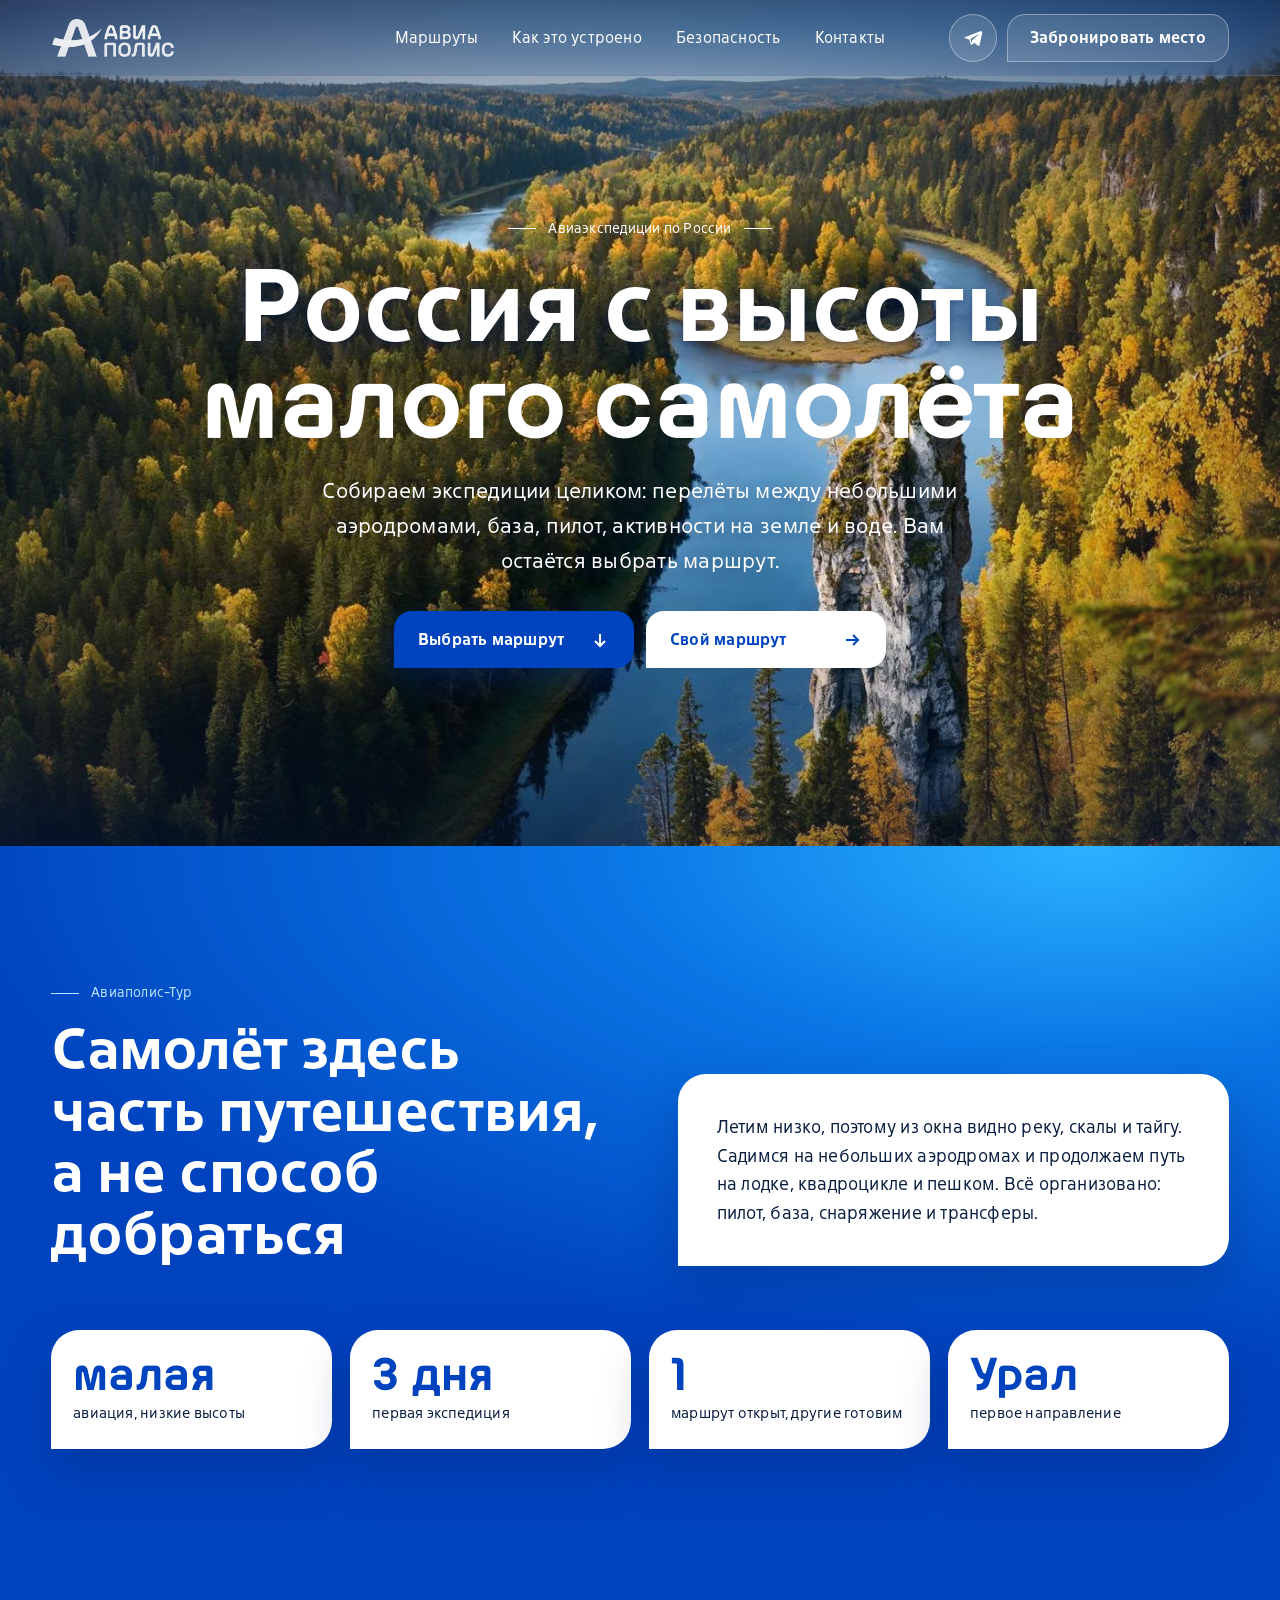
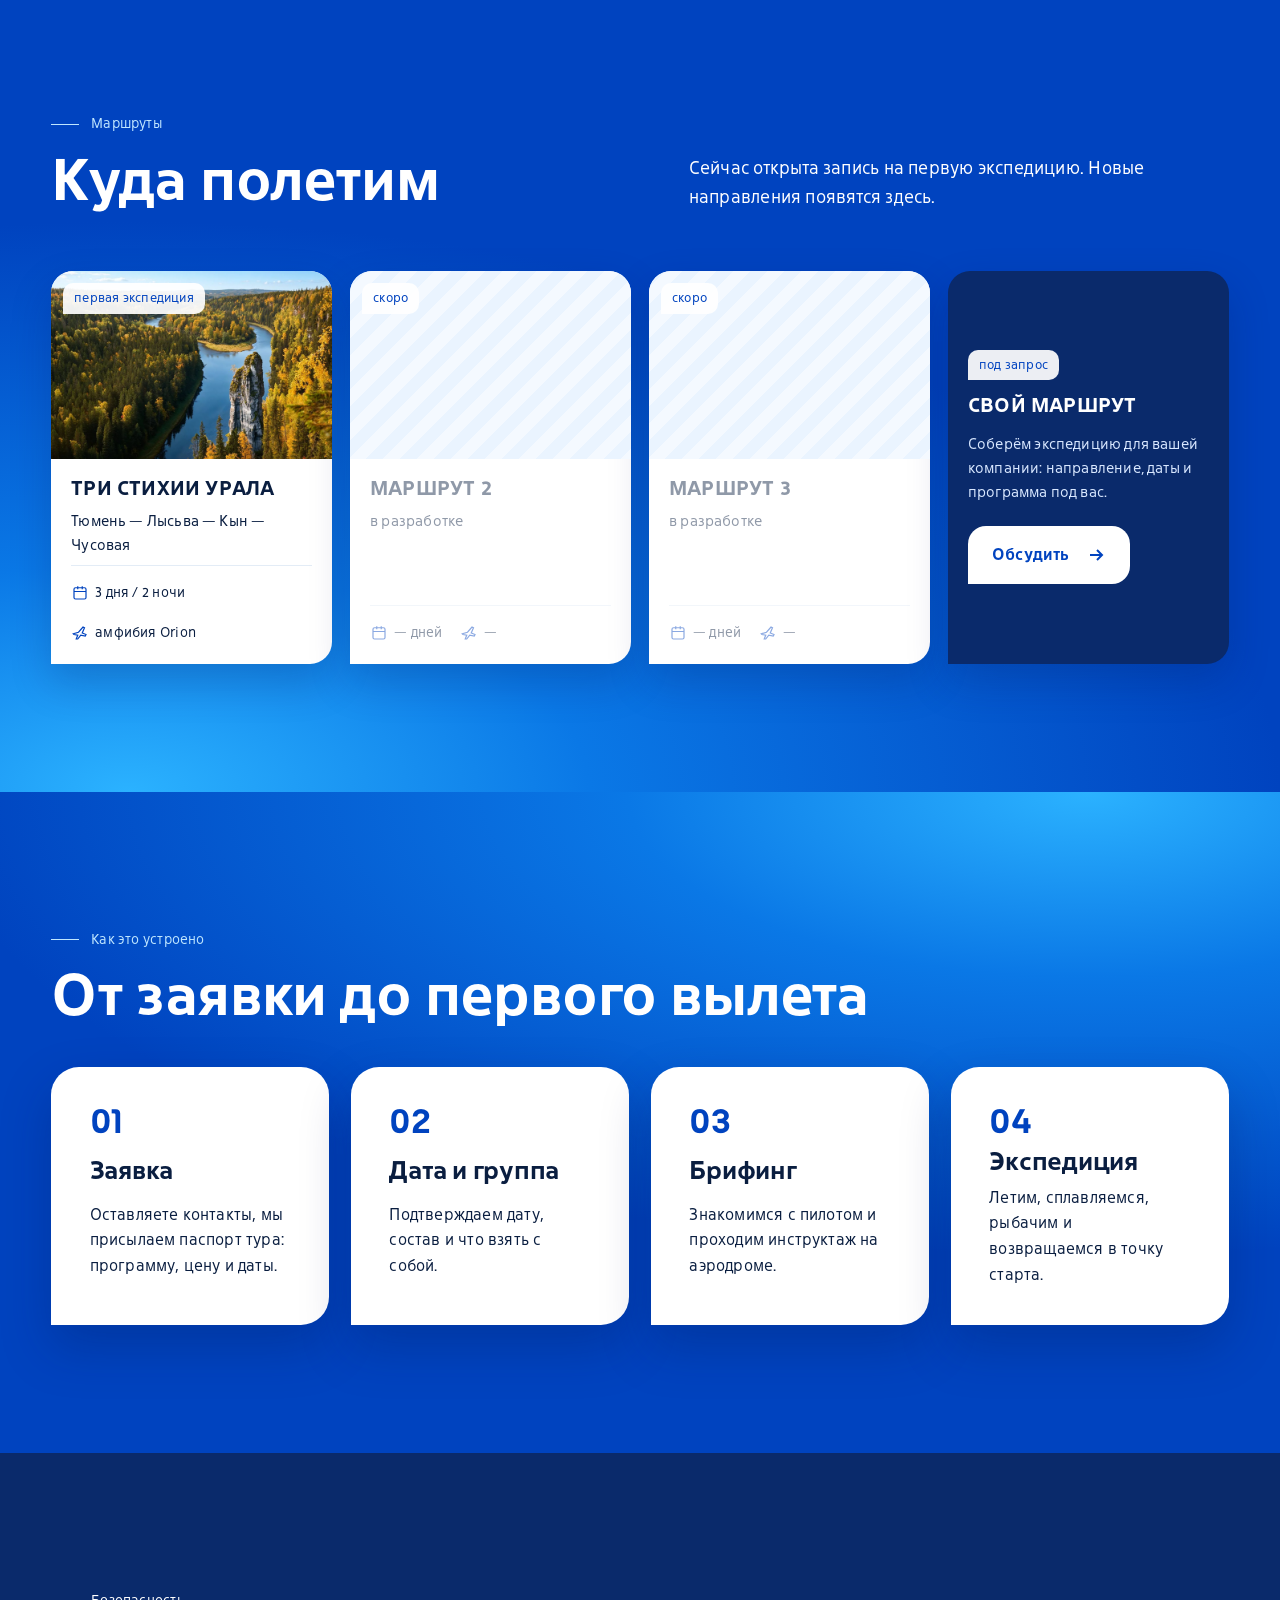
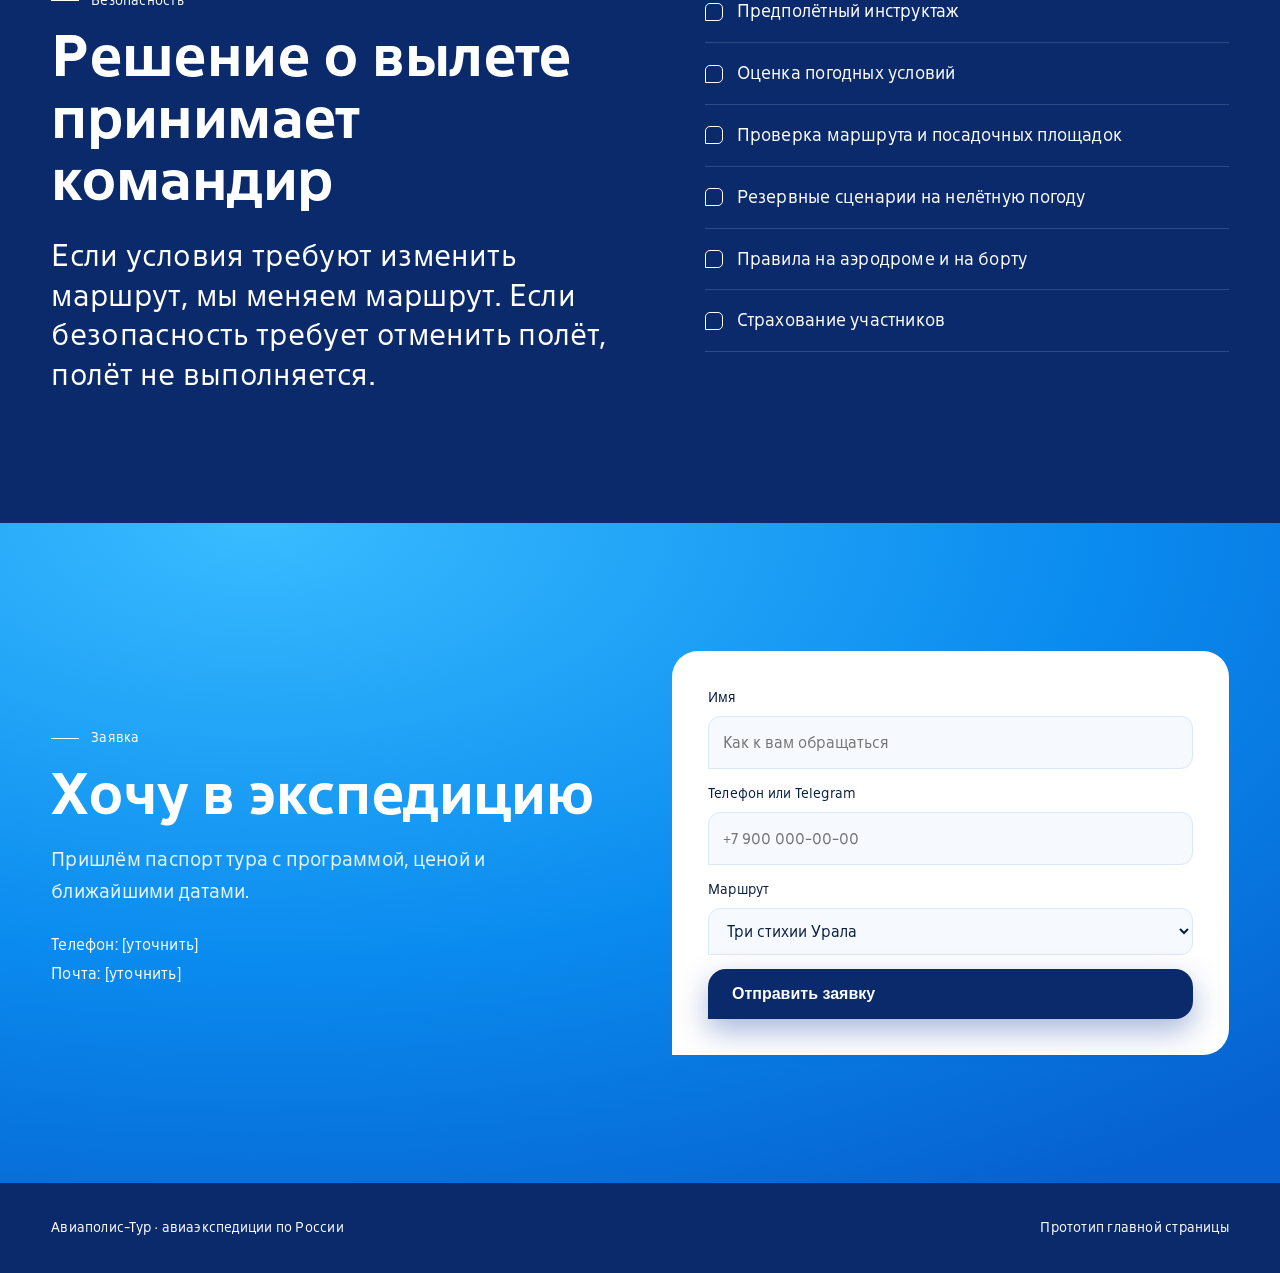
==== index.html @ 43e95623 "Перенос прототипа в проект: главная и маршрут «Три стихии Урала» Стили и скрипты вынесены в assets, " ====
<!doctype html>
<html lang="ru">
<head>
<meta charset="utf-8">
<meta name="viewport" content="width=device-width,initial-scale=1,viewport-fit=cover">
<title>Авиаполис-Тур · Главная</title>
<link rel="stylesheet" href="assets/css/home.css">
</head>
<body>
<div class="head" id="head"><div class="head-in">
  <a class="brand" href="#top" aria-label="Авиаполис"><img class="logo-light" src="assets/img/logo-white.png" alt="Авиаполис"><img class="logo-dark" src="assets/img/logo.png" alt="Авиаполис"></a>
  <nav aria-label="Разделы"><a href="#routes">Маршруты</a><a href="#how">Как это устроено</a><a href="#safety">Безопасность</a><a href="#apply">Контакты</a></nav>
  <div class="head-cta">
    <a class="tg" href="https://t.me/" aria-label="Написать в Telegram"><svg viewBox="0 0 24 24"><path d="M21.5 3.6 2.9 10.8c-1.3.5-1.3 1.2-.2 1.6l4.8 1.5 1.8 5.6c.2.6.1.9.8.9.5 0 .7-.2 1-.5l2.3-2.2 4.8 3.5c.9.5 1.5.2 1.7-.8l3.1-14.7c.3-1.3-.5-1.9-1.5-1.4ZM8.9 13.4l9.3-5.9c.5-.3.9-.1.5.2l-7.9 7.2-.3 3.3-1.6-4.8Z"/></svg></a>
    <a class="btn-head" href="#apply">Забронировать место</a>
  </div>
</div></div>

<header class="hero" id="top">
  <div class="wrap">
    <span class="eyebrow">Авиаэкспедиции по России</span>
    <h1>Россия с высоты <span class="acc">малого самолёта</span></h1>
    <p>Собираем экспедиции целиком: перелёты между небольшими аэродромами, база, пилот, активности на земле и воде. Вам остаётся выбрать маршрут.</p>
    <div class="links">
      <a class="btn btn-sky" href="#routes">Выбрать маршрут<svg viewBox="0 0 20 20"><path d="M10 4v12M5 11l5 5 5-5"/></svg></a>
      <a class="btn btn-white" href="#apply">Свой маршрут<svg viewBox="0 0 20 20"><path d="M4 10h12M11 5l5 5-5 5"/></svg></a>
    </div>
  </div>
</header>

<main>
<section>
  <div class="wrap">
    <div class="intro">
      <div><span class="eyebrow">Авиаполис-Тур</span><h2 style="margin-top:14px">Самолёт здесь часть путешествия, а не способ добраться</h2></div>
      <p>Летим низко, поэтому из окна видно реку, скалы и тайгу. Садимся на небольших аэродромах и продолжаем путь на лодке, квадроцикле и пешком. Всё организовано: пилот, база, снаряжение и трансферы.</p>
    </div>
    <div class="facts">
      <div><b>малая</b><span>авиация, низкие высоты</span></div>
      <div><b>3 дня</b><span>первая экспедиция</span></div>
      <div><b>1</b><span>маршрут открыт, другие готовим</span></div>
      <div><b>Урал</b><span>первое направление</span></div>
    </div>
  </div>
</section>

<section class="routes" id="routes">
  <div class="wrap">
    <div class="routes-head">
      <div><span class="eyebrow">Маршруты</span><h2 style="margin-top:14px">Куда полетим</h2></div>
      <p>Сейчас открыта запись на первую экспедицию. Новые направления появятся здесь.</p>
    </div>
    <div class="grid2">
      <a class="rc" href="tri-stihii-urala.html">
        <div class="rc-img"><img loading="lazy" src="assets/img/hero-bright.webp" alt="Река Чусовая и осенняя тайга с высоты"><span class="season">первая экспедиция</span></div>
        <div class="rc-body"><h3>Три стихии Урала</h3><p class="dates">Тюмень — Лысьва — Кын — Чусовая</p><div class="rc-foot"><span><svg viewBox="0 0 24 24"><rect x="4" y="5" width="16" height="15" rx="2"/><path d="M4 10h16M9 3v4M15 3v4"/></svg>3 дня / 2 ночи</span><span><svg viewBox="0 0 24 24"><path d="M3 13l7-2 6-7 2 1-3 7 5 2-1 2-6-1-4 5H7l2-5-5-1z"/></svg>амфибия Orion</span></div></div>
      </a>
      <div class="rc soon2"><div class="rc-img ph2"><span class="season">скоро</span></div><div class="rc-body"><h3>Маршрут 2</h3><p class="dates">в разработке</p><div class="rc-foot"><span><svg viewBox="0 0 24 24"><rect x="4" y="5" width="16" height="15" rx="2"/><path d="M4 10h16M9 3v4M15 3v4"/></svg>— дней</span><span><svg viewBox="0 0 24 24"><path d="M3 13l7-2 6-7 2 1-3 7 5 2-1 2-6-1-4 5H7l2-5-5-1z"/></svg>—</span></div></div></div>
      <div class="rc soon2"><div class="rc-img ph2"><span class="season">скоро</span></div><div class="rc-body"><h3>Маршрут 3</h3><p class="dates">в разработке</p><div class="rc-foot"><span><svg viewBox="0 0 24 24"><rect x="4" y="5" width="16" height="15" rx="2"/><path d="M4 10h16M9 3v4M15 3v4"/></svg>— дней</span><span><svg viewBox="0 0 24 24"><path d="M3 13l7-2 6-7 2 1-3 7 5 2-1 2-6-1-4 5H7l2-5-5-1z"/></svg>—</span></div></div></div>
      <div class="rc rc-custom"><div class="rc-body"><span class="season" style="position:static;align-self:flex-start">под запрос</span><h3>Свой маршрут</h3><p class="dates">Соберём экспедицию для вашей компании: направление, даты и программа под вас.</p><a class="btn btn-white" href="#apply">Обсудить<svg viewBox="0 0 20 20"><path d="M4 10h12M11 5l5 5-5 5"/></svg></a></div></div>
    </div>
  </div>
</section>

<section id="how">
  <div class="wrap">
    <span class="eyebrow">Как это устроено</span>
    <h2 style="margin-top:14px">От заявки до первого вылета</h2>
    <ol class="steps">
      <li><h3>Заявка</h3><p>Оставляете контакты, мы присылаем паспорт тура: программу, цену и даты.</p></li>
      <li><h3>Дата и группа</h3><p>Подтверждаем дату, состав и что взять с собой.</p></li>
      <li><h3>Брифинг</h3><p>Знакомимся с пилотом и проходим инструктаж на аэродроме.</p></li>
      <li><h3>Экспедиция</h3><p>Летим, сплавляемся, рыбачим и возвращаемся в точку старта.</p></li>
    </ol>
  </div>
</section>

<section class="safety" id="safety">
  <div class="wrap cols">
    <div>
      <span class="eyebrow">Безопасность</span>
      <h2 style="margin-top:14px">Решение о вылете принимает командир</h2>
      <p class="quote">Если условия требуют изменить маршрут, мы меняем маршрут. Если безопасность требует отменить полёт, полёт не выполняется.</p>
    </div>
    <ul>
      <li>Предполётный инструктаж</li><li>Оценка погодных условий</li><li>Проверка маршрута и посадочных площадок</li><li>Резервные сценарии на нелётную погоду</li><li>Правила на аэродроме и на борту</li><li>Страхование участников</li>
    </ul>
  </div>
</section>

<section class="apply" id="apply">
  <div class="wrap apply-grid">
    <div>
      <span class="eyebrow">Заявка</span>
      <h2 style="margin-top:14px">Хочу в экспедицию</h2>
      <p>Пришлём паспорт тура с программой, ценой и ближайшими датами.</p>
      <div class="contacts"><span>Телефон: [уточнить]</span><span>Почта: [уточнить]</span></div>
    </div>
    <form id="lead" novalidate>
      <label for="f-name">Имя<input id="f-name" name="name" autocomplete="name" placeholder="Как к вам обращаться"></label>
      <label for="f-phone">Телефон или Telegram<input id="f-phone" name="phone" placeholder="+7 900 000-00-00"></label>
      <label for="f-route">Маршрут<select id="f-route" name="route"><option>Три стихии Урала</option><option>Свой маршрут</option></select></label>
      <button class="btn btn-sky" type="submit">Отправить заявку</button>
      <p class="ok" id="ok" hidden></p>
    </form>
  </div>
</section>
</main>

<footer><div class="wrap"><span>Авиаполис-Тур · авиаэкспедиции по России</span><span>Прототип главной страницы</span></div></footer>

<script src="assets/js/home.js" defer></script>
</body>
</html>
---- assets/css/home.css ----
/* Layout: главная по структуре Alto — первый экран, коротко о нас, каталог маршрутов, как это устроено, безопасность, заявка */
@font-face{font-family:"Ordinar";src:url("../fonts/ordinar-normal.woff2") format("woff2");font-weight:400;font-display:swap}
@font-face{font-family:"Ordinar";src:url("../fonts/ordinar-bold.woff2") format("woff2");font-weight:700;font-display:swap}
@font-face{font-family:"Aviapolis";src:url("../fonts/aviapolis-bold.woff2") format("woff2");font-weight:700;font-display:swap}
:root{--bg:#F6FAFE;--fg:#0A1E40;--muted:#50648A;--sky:#00A6FF;--blue:#0043BF;--navy:#0A2A6B;--pale:#CFEAFF;--card:#FFFFFF;--line:#DCE8F4;
--f-body:"Ordinar","Segoe UI",Arial,sans-serif;--f-accent:"Aviapolis","Ordinar",Arial,sans-serif;--r:26px;--shape:var(--r) var(--r) var(--r) 0}
@media (prefers-color-scheme: dark){:root:not([data-theme="light"]){--bg:#061430;--fg:#EAF3FF;--muted:#A9BCDA;--sky:#3DBBFF;--blue:#6C9DFF;--navy:#0A2A6B;--pale:#15325F;--card:#0B1F45;--line:#1C3663;color-scheme:dark}}
:root[data-theme="dark"]{--bg:#061430;--fg:#EAF3FF;--muted:#A9BCDA;--sky:#3DBBFF;--blue:#6C9DFF;--navy:#0A2A6B;--pale:#15325F;--card:#0B1F45;--line:#1C3663;color-scheme:dark}
*{box-sizing:border-box}html{scroll-behavior:smooth}
body{margin:0;background:var(--bg);color:var(--fg);font-family:var(--f-body);font-size:17px;line-height:1.6}
a{color:inherit}p{margin:0}
h1,h2,h3{margin:0;font-family:var(--f-body);font-weight:700;line-height:1.05;text-wrap:balance;letter-spacing:-.02em}
h2{font-size:clamp(34px,4.6vw,62px)}h3{font-size:clamp(22px,2vw,28px);line-height:1.15}
.acc{font-family:var(--f-accent);letter-spacing:0}
.wrap{max-width:1760px;margin-inline:auto;padding-inline:clamp(16px,4vw,72px)}
section{padding-block:clamp(80px,10vw,140px)}
.eyebrow{display:inline-flex;align-items:center;gap:12px;color:var(--sky);font-size:14px}
.eyebrow::before{content:"";width:28px;height:1px;background:currentColor}
.btn{display:inline-flex;align-items:center;justify-content:space-between;gap:16px;font-weight:700;font-size:16px;padding:16px 24px;border-radius:18px 18px 18px 0;text-decoration:none;border:0;cursor:pointer;transition:transform .2s}
.btn:hover{transform:translateY(-2px)}
.btn svg{width:20px;height:20px;fill:none;stroke:currentColor;stroke-width:2}
.btn-sky{background:var(--sky);color:#fff;box-shadow:0 12px 30px rgba(0,110,220,.35)}
.btn-white{background:#fff;color:#0043BF}
a:focus-visible,.btn:focus-visible,input:focus-visible,select:focus-visible{outline:3px solid var(--sky);outline-offset:3px}

/* header */
.head{position:fixed;top:0;left:0;right:0;z-index:50;padding-top:env(safe-area-inset-top,0px);transition:background .3s}
.head::before{content:"";position:absolute;inset:0;z-index:-1;background:linear-gradient(180deg,rgba(6,28,70,.38),rgba(6,28,70,.12));backdrop-filter:blur(16px) saturate(1.4);-webkit-backdrop-filter:blur(16px) saturate(1.4);border-bottom:1px solid rgba(255,255,255,.18)}
.head.scrolled::before{background:rgba(255,255,255,.8);border-bottom-color:var(--line)}
.head-in{display:flex;align-items:center;gap:28px;padding:14px clamp(16px,4vw,72px);color:#fff;max-width:1760px;margin-inline:auto}
.head.scrolled .head-in,.head.scrolled nav a{color:#0A1E40}
.brand{margin-right:auto;display:flex}.brand img{height:40px;display:block}
.brand .logo-dark{display:none}.head.scrolled .logo-light{display:none}.head.scrolled .logo-dark{display:block}
.head nav{display:flex;gap:28px;font-size:15px}.head nav a{text-decoration:none;color:#fff;opacity:.9}
.tg{width:42px;height:42px;border-radius:50%;display:grid;place-items:center;background:rgba(255,255,255,.14);border:1px solid rgba(255,255,255,.35);color:#fff}
.head.scrolled .tg{background:#EAF4FF;border-color:#CFE3F7;color:#0043BF}
.tg svg{width:20px;height:20px;fill:currentColor}
.btn-head{padding:11px 20px;font-size:14px;background:#fff;color:#0043BF;border-radius:14px 14px 14px 0;text-decoration:none;font-weight:700}
.head.scrolled .btn-head{background:#00A6FF;color:#fff}
.head-cta{display:flex;align-items:center;gap:10px}
@media (max-width:900px){.head nav{display:none}.brand img{height:34px}}

/* hero */
.hero{position:relative;min-height:min(94vh,900px);display:flex;align-items:center;justify-content:center;text-align:center;color:#fff;overflow:hidden;background:#0B3A7A url("../img/hero-bright.webp") center/cover;padding:0}
.hero::after{content:"";position:absolute;inset:0;background:radial-gradient(ellipse 75% 70% at 50% 48%,rgba(4,24,60,0) 35%,rgba(4,24,60,.45) 85%,rgba(4,24,60,.7) 100%),linear-gradient(180deg,rgba(4,24,60,.3),rgba(4,24,60,0) 25%)}
.hero .wrap{position:relative;z-index:1;padding-top:120px;padding-bottom:80px;display:flex;flex-direction:column;align-items:center}
.hero .eyebrow{color:#fff}.hero .eyebrow::after{content:"";width:28px;height:1px;background:currentColor}
.hero h1{font-size:clamp(46px,8vw,120px);line-height:.95;margin-top:18px;text-shadow:0 2px 6px rgba(0,24,70,.35),0 8px 28px rgba(0,24,70,.55),0 20px 70px rgba(0,24,70,.45)}
.hero h1 .acc{color:var(--pale);display:block}
.hero p{font-size:clamp(18px,1.7vw,22px);max-width:32em;margin-top:22px;text-shadow:0 2px 16px rgba(0,30,80,.45)}
.hero .links{display:flex;flex-wrap:wrap;justify-content:center;gap:12px;margin-top:32px}
.hero .btn{min-width:240px}

/* intro */
.intro{display:grid;grid-template-columns:1fr 1fr;gap:clamp(28px,6vw,100px);align-items:end}
.intro p{font-size:clamp(18px,1.6vw,22px);color:var(--muted);max-width:32em}
.facts{display:grid;grid-template-columns:repeat(4,1fr);gap:0;margin-top:clamp(40px,5vw,70px);border-top:1px solid var(--line)}
.facts div{padding:26px 22px 0 0}
.facts b{display:block;font-family:var(--f-accent);font-size:clamp(34px,3.6vw,52px);color:var(--blue);line-height:1}
.facts span{font-size:15px;color:var(--muted)}
@media (max-width:860px){.intro{grid-template-columns:1fr}.facts{grid-template-columns:1fr 1fr;row-gap:24px}}

/* routes */
.routes{background:var(--card)}
.routes-head{display:flex;flex-wrap:wrap;justify-content:space-between;align-items:end;gap:20px;margin-bottom:clamp(36px,5vw,60px)}
.routes-head p{color:var(--muted);max-width:30em}
.grid{display:grid;grid-template-columns:repeat(3,1fr);gap:22px}
.route{position:relative;border-radius:var(--shape);overflow:hidden;min-height:560px;display:flex;flex-direction:column;justify-content:flex-end;color:#fff;text-decoration:none;isolation:isolate}
.route.main{grid-column:span 2}
.route img{position:absolute;inset:0;width:100%;height:100%;object-fit:cover;z-index:-2;transition:transform .7s}
.route:hover img{transform:scale(1.05)}
.route::before{content:"";position:absolute;inset:0;z-index:-1;background:linear-gradient(180deg,rgba(3,20,52,0) 35%,rgba(3,20,52,.85))}
.route .body{padding:clamp(22px,3vw,40px);display:grid;gap:14px}
.route .tag{justify-self:start;font-size:13px;padding:6px 12px;border:1px solid rgba(255,255,255,.6);border-radius:10px 10px 10px 0}
.route h3{font-size:clamp(30px,3.4vw,52px)}
.route ul{margin:0;padding:0;list-style:none;display:grid;gap:4px;font-size:16px;color:#E3EEFF}
.route ul li::before{content:"· "}
.route .foot{display:flex;flex-wrap:wrap;justify-content:space-between;align-items:center;gap:14px;margin-top:6px}
.route .more{font-size:16px;border-bottom:1px solid rgba(255,255,255,.6);padding-bottom:2px}
.route .arrow{width:52px;height:52px;border-radius:50%;background:#fff;color:#0043BF;display:grid;place-items:center}
.route .arrow svg{width:22px;height:22px;fill:none;stroke:currentColor;stroke-width:2}
.soon{border-radius:var(--shape);min-height:560px;border:1.5px dashed var(--line);background:repeating-linear-gradient(135deg,var(--bg) 0 14px,transparent 14px 28px);display:flex;flex-direction:column;justify-content:space-between;padding:clamp(22px,3vw,36px);color:var(--muted)}
.soon .ph{flex:1;margin-block:18px;border-radius:20px 20px 20px 0;background:var(--line);display:grid;place-items:center;font-size:14px}
.soon h3{color:var(--fg);opacity:.55}
.soon .line{height:10px;border-radius:5px;background:var(--line);margin-top:8px}
.soon .line.s{width:60%}
.custom{background:var(--blue);color:#fff;border:0}
.custom h3{color:#fff;opacity:1}.custom p{color:#D8E7FF}
.custom .btn{justify-self:start;align-self:flex-start}
@media (max-width:1100px){.grid{grid-template-columns:1fr 1fr}.route.main{grid-column:span 2}}
@media (max-width:700px){.grid{grid-template-columns:1fr}.route.main{grid-column:auto}.route,.soon{min-height:460px}}

/* how */
.steps{display:grid;grid-template-columns:repeat(4,1fr);gap:22px;margin:40px 0 0;padding:0;list-style:none;counter-reset:s}
.steps li{border-top:1px solid var(--sky);padding-top:20px;display:grid;gap:8px;counter-increment:s}
.steps li::before{content:counter(s,decimal-leading-zero);font-family:var(--f-accent);font-size:34px;color:var(--sky);line-height:1}
.steps p{color:var(--muted);font-size:16px}
@media (max-width:900px){.steps{grid-template-columns:1fr 1fr}}@media (max-width:520px){.steps{grid-template-columns:1fr}}

/* safety */
.safety{background:var(--navy);color:#fff}
.safety .eyebrow{color:var(--pale)}
.safety .cols{display:grid;grid-template-columns:1.1fr 1fr;gap:clamp(28px,6vw,100px);align-items:start}
.safety .quote{font-size:clamp(22px,2.4vw,32px);line-height:1.3;margin-top:24px}
.safety ul{margin:0;padding:0;list-style:none;display:grid;gap:0}
.safety li{padding:16px 0;border-bottom:1px solid rgba(255,255,255,.15);display:flex;gap:14px;align-items:center}
.safety li::before{content:"";flex:none;width:16px;height:16px;border:1.5px solid var(--sky);border-radius:5px 5px 5px 0}
@media (max-width:860px){.safety .cols{grid-template-columns:1fr}}

/* apply */
.apply{background:radial-gradient(120% 120% at 20% 0%,#39BCFF 0%,#0A8BEF 55%,#0660CF 100%);color:#fff}
.apply .eyebrow{color:#fff}
.apply-grid{display:grid;grid-template-columns:1fr 1fr;gap:clamp(24px,5vw,72px);align-items:center}
.apply-grid>div>p{font-size:20px;color:#E8F6FF;margin-top:18px;max-width:26em}
.contacts{display:grid;gap:4px;margin-top:24px;font-size:16px}
form{background:var(--card);color:var(--fg);border-radius:var(--shape);padding:clamp(22px,3vw,36px);display:grid;gap:14px}
label{display:grid;gap:6px;font-size:14px;color:var(--muted)}
input,select{font:inherit;font-size:16px;color:var(--fg);background:var(--bg);border:1.5px solid var(--line);border-radius:12px 12px 12px 0;padding:13px 14px;width:100%}
.ok{background:var(--bg);border-radius:14px;padding:14px;font-size:15px}
@media (max-width:860px){.apply-grid{grid-template-columns:1fr}}
footer{padding-block:34px;font-size:14px;color:var(--muted)}
footer .wrap{display:flex;flex-wrap:wrap;justify-content:space-between;gap:12px}
@media (prefers-reduced-motion:reduce){*{transition:none!important;scroll-behavior:auto!important}}
/* NAV centered pill */
.head-in{display:grid!important;grid-template-columns:1fr auto 1fr;align-items:center}
.brand{margin-right:0!important;justify-self:start}
.head-cta{justify-self:end}
.head nav{display:flex;gap:4px;padding:5px;border-radius:18px 18px 18px 0;background:rgba(255,255,255,.12);border:1px solid rgba(255,255,255,.35);font-size:16px!important}
.head nav a{padding:9px 18px;border-radius:13px 13px 13px 0;opacity:1!important;transition:background .2s}
.head nav a:hover{background:rgba(255,255,255,.2);text-decoration:none!important}
.head.scrolled nav{background:#EEF6FF;border-color:#D5E6F7}
.head.scrolled nav a:hover{background:#fff}
@media (max-width:900px){.head-in{grid-template-columns:1fr auto}.head nav{display:none!important}}
/* HEAD BUTTON matches nav */
.head .btn-head{height:48px;display:inline-flex;align-items:center;padding:0 22px!important;font-size:16px!important;font-weight:700;background:rgba(255,255,255,.12)!important;color:#fff!important;border:1px solid rgba(255,255,255,.35);border-radius:18px 18px 18px 0!important;box-shadow:none!important;transform:none!important;transition:background .2s}
.head .btn-head:hover{background:rgba(255,255,255,.24)!important}
.head .tg{width:48px!important;height:48px!important;background:rgba(255,255,255,.12)!important;border:1px solid rgba(255,255,255,.35)!important}
.head nav{height:48px;align-items:center}
.head.scrolled .btn-head{background:#0043BF!important;color:#fff!important;border-color:#0043BF}
.head.scrolled .tg{background:#EEF6FF!important;border-color:#D5E6F7!important;color:#0043BF}
/* NAV clean: no frame */
.head nav{background:none!important;border:0!important;padding:0!important;gap:34px!important}
.head nav a{padding:6px 0!important;border-radius:0!important;background:none!important;position:relative}
.head nav a::after{content:"";position:absolute;left:0;right:0;bottom:0;height:1px;background:currentColor;transform:scaleX(0);transform-origin:left;transition:transform .25s}
.head nav a:hover::after{transform:scaleX(1)}
.head.scrolled nav{background:none!important}
/* TWO COLORS: синий акцент + тёмный текст */
:root{--acc:#0043BF}
@media (prefers-color-scheme: dark){:root:not([data-theme="light"]){--acc:#8DB4FF}}
:root[data-theme="dark"]{--acc:#8DB4FF}
.eyebrow,#program .day-label,.stop .d,.stop.start .d,.stop.finish .d,.day-num,.legs .d{color:var(--acc)!important}
.expect .eyebrow,.plane .eyebrow,.apply .eyebrow,.hero .eyebrow,.safety .eyebrow,.safety2 .eyebrow,.price-tag .eyebrow{color:#fff!important}
h2 .acc,h3 .acc,.acc[style]{color:var(--acc)!important}
.hero h1 .acc,.expect .acc,.route h3 .acc,.apply .acc{color:#fff!important}
.facts b,.fact b{color:var(--acc)!important}
.btn-sky,.btn-glass:not(.alt){background:#0043BF!important;box-shadow:0 12px 30px rgba(0,50,150,.35)!important}
.btn-sky:hover,.btn-glass:not(.alt):hover{background:#0A4FD6!important}
.apply .btn-sky{background:#0A2A6B!important}
.steps li{border-top-color:#0043BF!important}.steps li::before{color:#0043BF!important}
.legend .l-air{background:repeating-linear-gradient(90deg,#0043BF 0 6px,transparent 6px 12px)!important}
.legend .l-road{background:#0043BF!important}
.stop .pic{box-shadow:0 12px 30px rgba(10,30,64,.12)!important}
details li::before{border-color:#0043BF!important}
summary::after{color:#0043BF!important}
.safety2 li::before,.safety li::before{border-color:#fff!important}
.safety2 h3{color:#fff!important}
.marquee .grp span::after{background:#fff!important;opacity:.6}
.ph figcaption{color:var(--fg)!important}
.custom{background:#0A2A6B!important}
/* ONE TEXT TONE: заголовки и описания одним тёмным */
:root{--muted:var(--fg)}
#program .day-text p,#program .stay{opacity:1!important}
#program>.wrap>h2{color:var(--fg)!important}
/* BLUE WORLD: яркий синий фон, градиенты, белые плашки */
body{background:#0043BF!important}
main>section:not(.expect):not(.apply):not(.safety2):not(.safety):not(.plane){--fg:#fff;--muted:#fff;--line:rgba(255,255,255,.28);--acc:#BFE6FF;color:#fff;background:radial-gradient(90% 70% at 85% 0%,#2BB2FF 0%,#0A78E6 40%,#0043BF 100%)!important}
main>section:not(.expect):not(.apply):not(.safety2):not(.safety):not(.plane):nth-of-type(even){background:radial-gradient(90% 70% at 10% 100%,#2BB2FF 0%,#0A78E6 40%,#0043BF 100%)!important}
.day-text,.road,.price-note,#price .price-grid>div:last-child,.facts>div,.soon:not(.custom),.steps li,.intro>p{--fg:#0A1E40;--muted:#0A1E40;--line:#DCE8F4;--acc:#0043BF;--bg:#F2F8FF;color:#0A1E40;background:#fff!important;border-radius:28px 28px 28px 0;padding:clamp(22px,3vw,40px)!important;box-shadow:0 22px 50px rgba(0,25,90,.28)}
.road{margin-top:28px!important}
.road .stop .pic{border-color:#EAF4FF}
.short .meta span{background:rgba(255,255,255,.16)!important;color:#fff!important;border:1px solid rgba(255,255,255,.3)}
.short .meta strong{color:#fff!important}
#program .day-img{box-shadow:0 22px 50px rgba(0,25,90,.3)!important}
#program .stay{border-top-color:#DCE8F4}
.price-note .btn-sky{background:#0043BF!important}
.facts{border-top:0!important;gap:18px!important}
.facts>div{padding:22px!important}
.soon:not(.custom){border:0!important}
.soon .ph{background:#EAF4FF!important;color:#0A1E40}
.soon .line{background:#EAF4FF!important}
.steps li{border-top:0!important}
.intro>p{font-size:clamp(17px,1.4vw,20px)!important}
footer{background:#0A2A6B;color:#fff!important}
footer .wrap span{color:#fff}
/* COMPACT ROAD + TEXT */
.road{max-width:1180px;margin-inline:auto!important;padding:clamp(22px,2.6vw,36px) clamp(18px,2.6vw,40px)!important}
.stops{column-gap:clamp(8px,1.4vw,20px)!important;row-gap:clamp(22px,3vw,40px)!important}
.stop{gap:6px!important}
.stop .pic{width:clamp(92px,8vw,124px)!important;border-width:4px!important}
.stop b{font-size:clamp(16px,1.2vw,19px)!important}
.stop span.t{font-size:15px!important;line-height:1.35}
.short-head{max-width:1180px;margin-inline:auto}
.short .legend{max-width:1180px;margin-inline:auto}
body{font-size:18px!important;letter-spacing:.012em}
p,li{letter-spacing:.012em}
h1,h2,h3{letter-spacing:-.01em}
#program .day-text p{font-size:clamp(18px,1.3vw,20px)!important}
/* LOWER PHOTO PLATES */
.route,.soon{min-height:400px!important}
.soon .ph{flex:0 0 150px!important}
#program .day-img{aspect-ratio:16/10!important}
.ph img{aspect-ratio:1/1!important}
.legend .l-air{background:repeating-linear-gradient(90deg,#fff 0 6px,transparent 6px 12px)!important}
.legend .l-road{background:#fff!important}
@media (max-width:700px){.route,.soon{min-height:360px!important}}
/* HEADINGS ONE COLOR */
h1 .acc,h2 .acc,h3 .acc,.acc[style]{color:inherit!important;text-shadow:none}
/* ROUTE CARDS, Salmonica-like */
.grid2{display:grid;grid-template-columns:repeat(4,1fr);gap:18px}
.rc{--fg:#0A1E40;display:flex;flex-direction:column;background:#fff;color:#0A1E40;text-decoration:none;border-radius:22px 22px 22px 0;overflow:hidden;box-shadow:0 18px 40px rgba(0,25,90,.22);transition:transform .3s}
a.rc:hover{transform:translateY(-4px)}
.rc-img{position:relative;aspect-ratio:3/2;background:#EAF4FF;overflow:hidden}
.rc-img img{width:100%;height:100%;object-fit:cover;display:block}
.season{position:absolute;left:12px;top:12px;font-size:13px;padding:5px 11px;border-radius:10px 10px 10px 0;background:rgba(255,255,255,.92);color:#0043BF}
.rc-body{display:flex;flex-direction:column;gap:8px;padding:18px 20px 20px;flex:1}
.rc h3{font-size:20px;line-height:1.2;text-transform:uppercase;letter-spacing:.01em}
.rc .dates{font-size:15px;color:#0A1E40}
.rc-foot{margin-top:auto;padding-top:16px;border-top:1px solid #E3ECF6;display:flex;flex-wrap:wrap;gap:18px;font-size:14px}
.rc-foot span{display:inline-flex;align-items:center;gap:6px}
.rc-foot svg{width:18px;height:18px;fill:none;stroke:#0043BF;stroke-width:1.6}
.soon2 h3,.soon2 .dates,.soon2 .rc-foot{opacity:.45}
.ph2{background:repeating-linear-gradient(135deg,#EAF4FF 0 12px,#F4F9FF 12px 24px)}
.rc-custom{background:#0A2A6B;color:#fff;--fg:#fff}
.rc-custom .rc-body{gap:14px;justify-content:center}
.rc-custom .dates{color:#D8E7FF}
.rc-custom .btn{align-self:flex-start;margin-top:8px}
@media (max-width:1100px){.grid2{grid-template-columns:1fr 1fr}}
@media (max-width:560px){.grid2{grid-template-columns:1fr}}
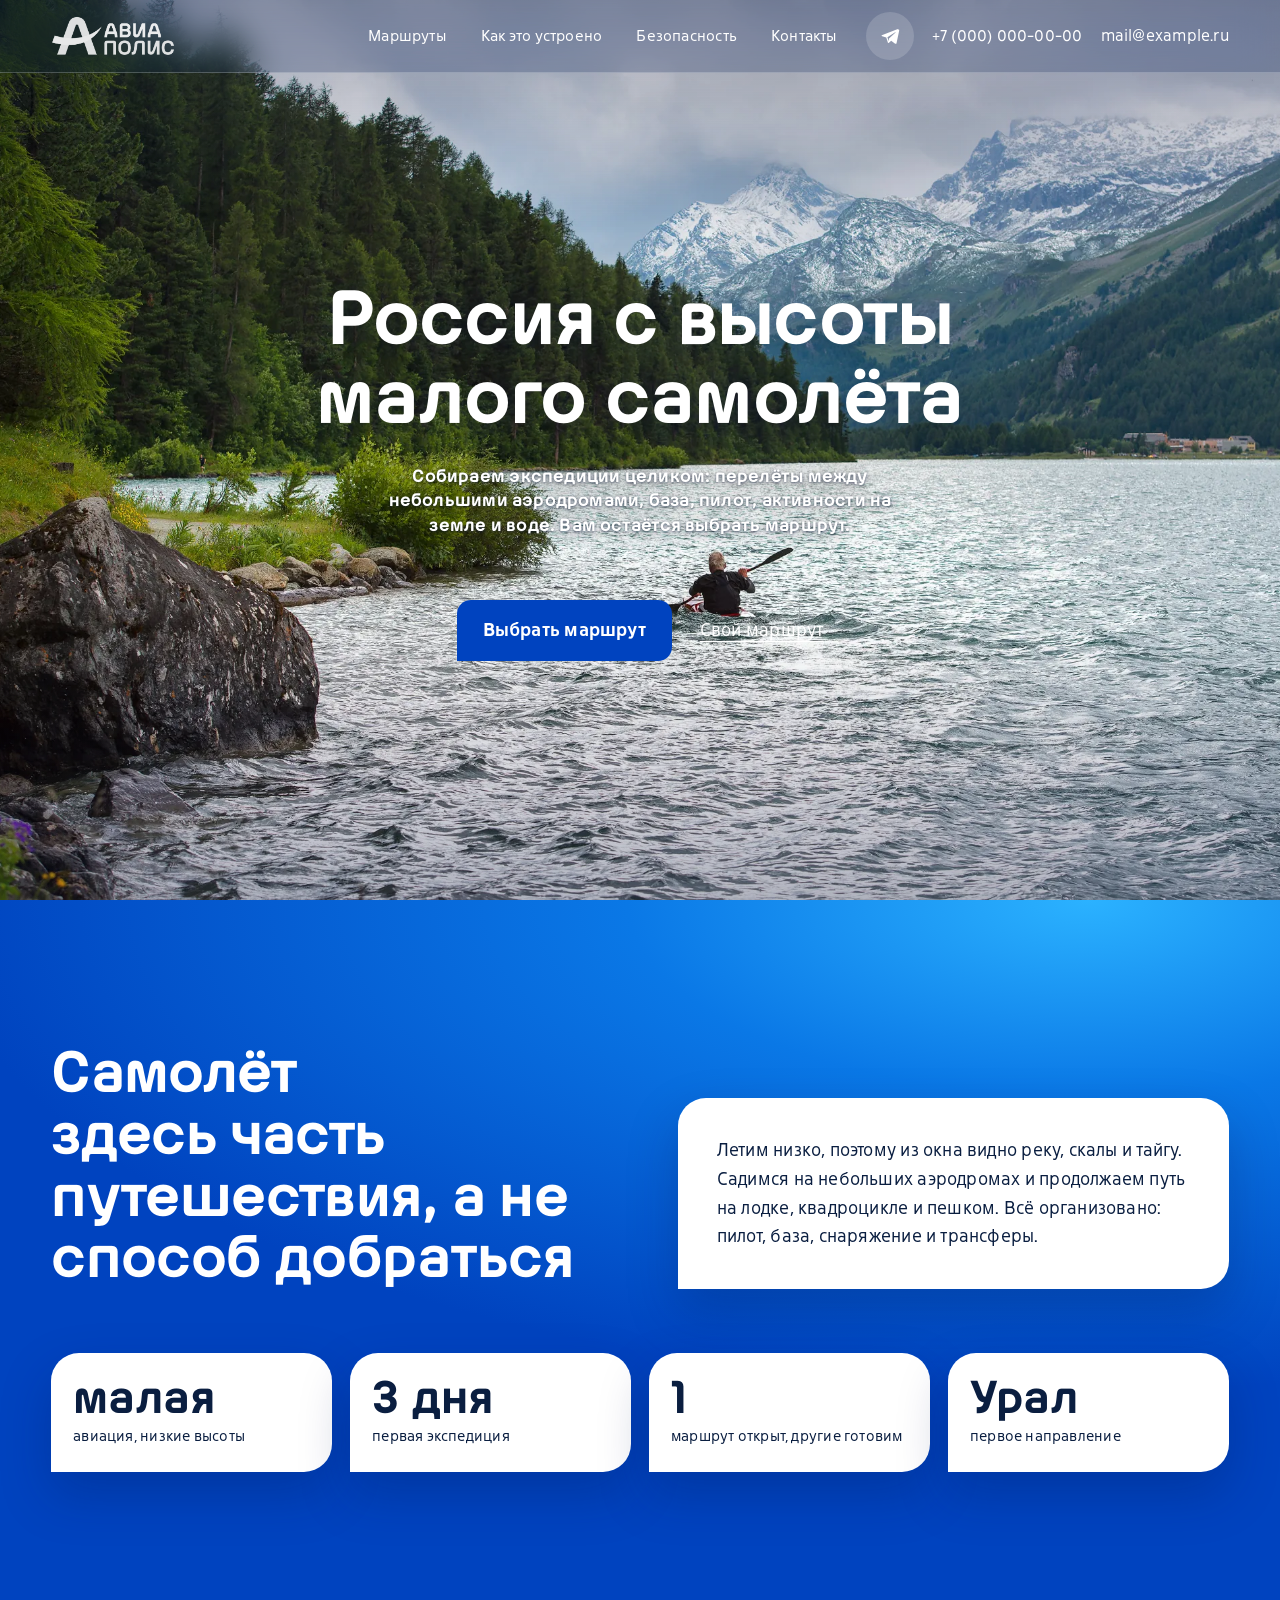
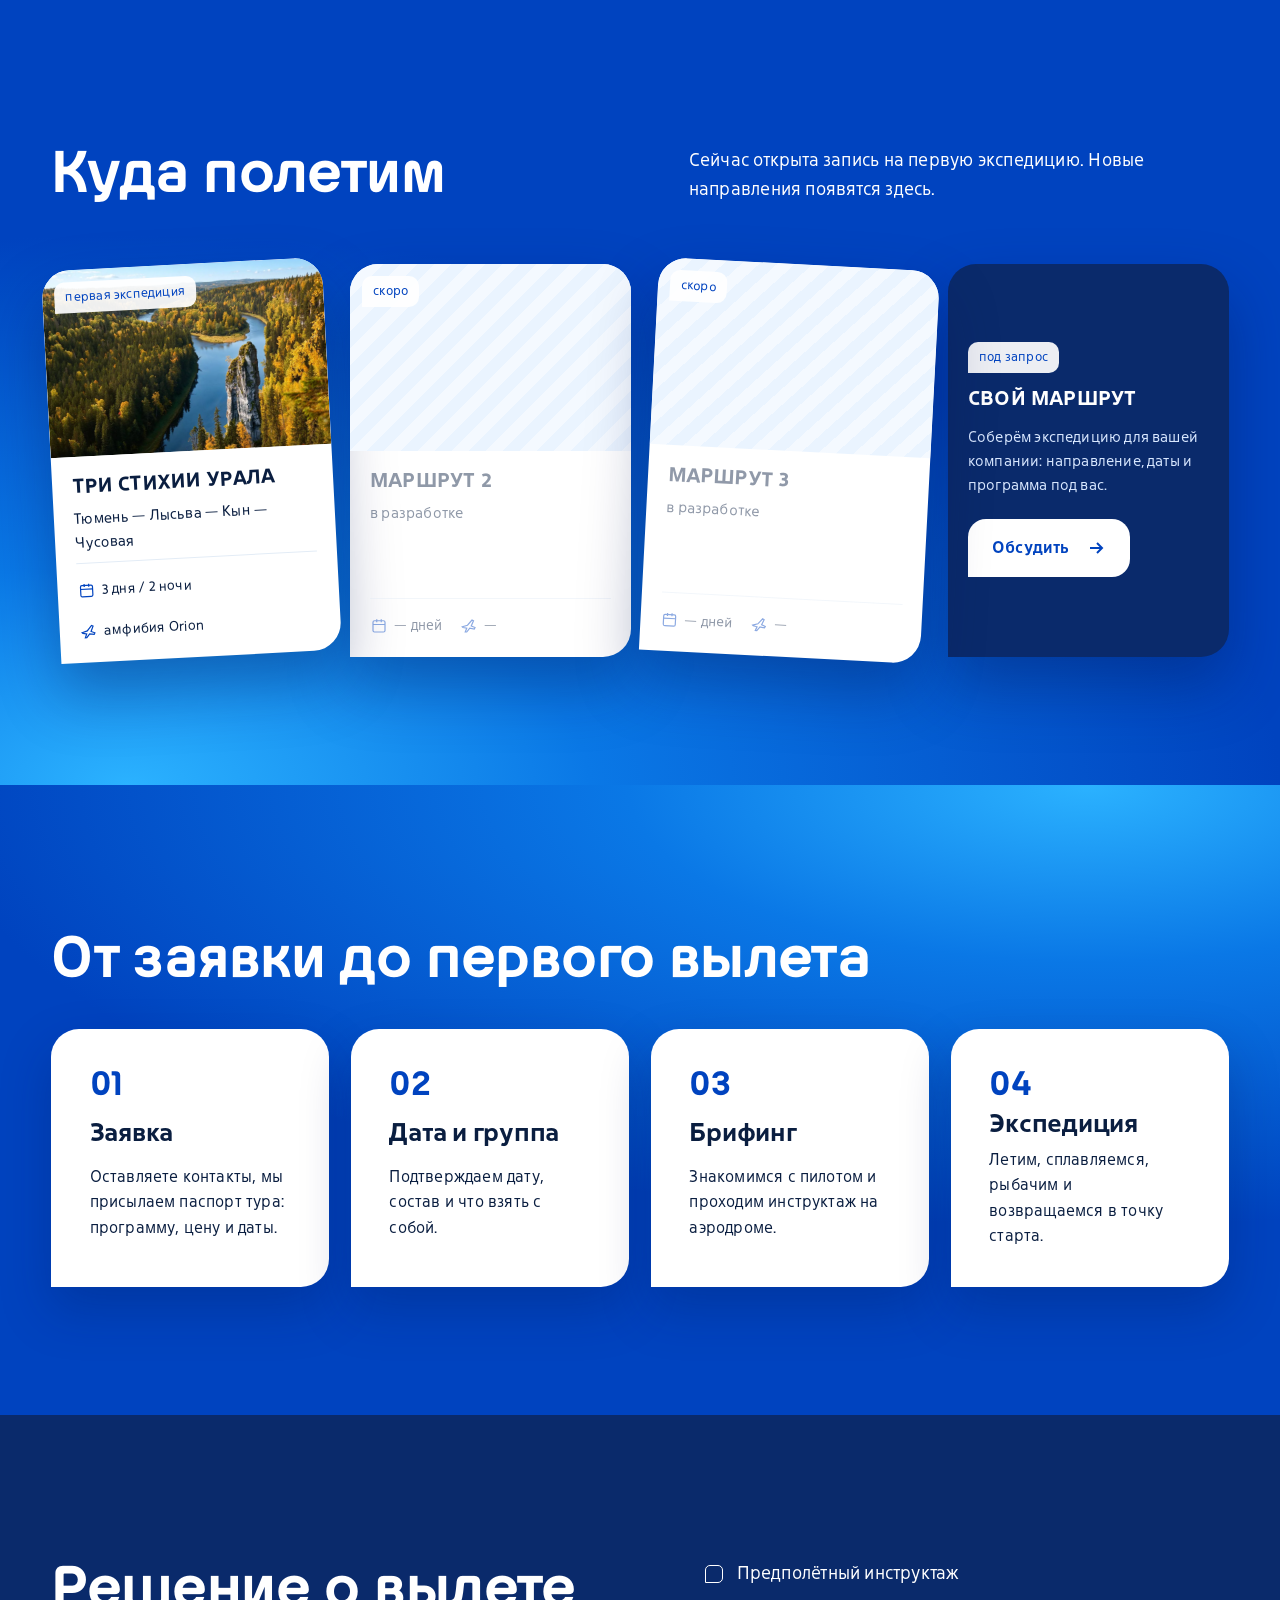
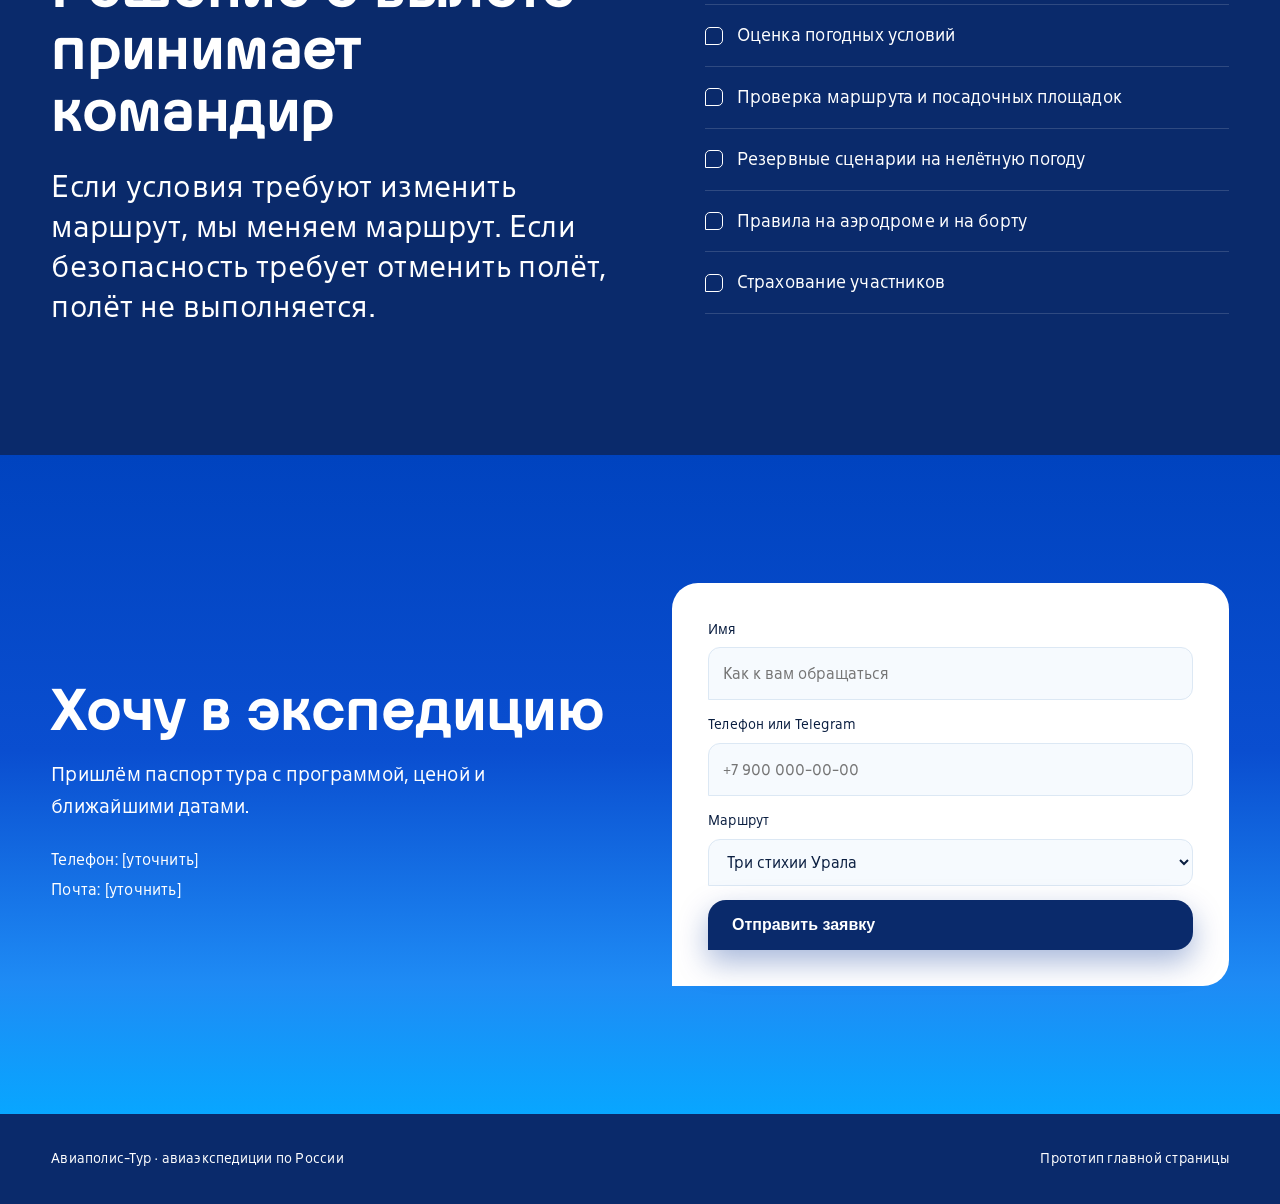
==== commit 281f67aa: "Дизайн из Figma (Frame 2): первый экран с видео, блок «Урал…» веером, факты со стеклянными иконками," ====
--- a/index.html
+++ b/index.html
@@ -12,19 +12,18 @@
   <nav aria-label="Разделы"><a href="#routes">Маршруты</a><a href="#how">Как это устроено</a><a href="#safety">Безопасность</a><a href="#apply">Контакты</a></nav>
   <div class="head-cta">
     <a class="tg" href="https://t.me/" aria-label="Написать в Telegram"><svg viewBox="0 0 24 24"><path d="M21.5 3.6 2.9 10.8c-1.3.5-1.3 1.2-.2 1.6l4.8 1.5 1.8 5.6c.2.6.1.9.8.9.5 0 .7-.2 1-.5l2.3-2.2 4.8 3.5c.9.5 1.5.2 1.7-.8l3.1-14.7c.3-1.3-.5-1.9-1.5-1.4ZM8.9 13.4l9.3-5.9c.5-.3.9-.1.5.2l-7.9 7.2-.3 3.3-1.6-4.8Z"/></svg></a>
-    <a class="btn-head" href="#apply">Забронировать место</a>
+    <a class="head-contact" href="tel:+70000000000">+7 (000) 000-00-00</a>
+    <a class="head-contact" href="mailto:mail@example.ru">mail@example.ru</a>
   </div>
 </div></div>
 
-<header class="hero" id="top">
-  <div class="wrap">
-    <span class="eyebrow">Авиаэкспедиции по России</span>
-    <h1>Россия с высоты <span class="acc">малого самолёта</span></h1>
+<header class="hero hf2" id="top">
+  <div class="hf2-bg" aria-hidden="true"></div>
+  <div class="hero-yt" aria-hidden="true"><iframe src="https://www.youtube-nocookie.com/embed/lcZj-w_lTKw?autoplay=1&amp;mute=1&amp;loop=1&amp;playlist=lcZj-w_lTKw&amp;controls=0&amp;modestbranding=1&amp;playsinline=1&amp;rel=0&amp;disablekb=1&amp;iv_load_policy=3" title="Видео на первом экране" allow="autoplay; encrypted-media" tabindex="-1"></iframe></div>
+  <div class="wrap hf2-main">
+    <h1>Россия с высоты малого самолёта</h1>
     <p>Собираем экспедиции целиком: перелёты между небольшими аэродромами, база, пилот, активности на земле и воде. Вам остаётся выбрать маршрут.</p>
-    <div class="links">
-      <a class="btn btn-sky" href="#routes">Выбрать маршрут<svg viewBox="0 0 20 20"><path d="M10 4v12M5 11l5 5 5-5"/></svg></a>
-      <a class="btn btn-white" href="#apply">Свой маршрут<svg viewBox="0 0 20 20"><path d="M4 10h12M11 5l5 5-5 5"/></svg></a>
-    </div>
+    <div class="hf2-links"><a class="hf2-cta" href="#routes">Выбрать маршрут</a><a class="hf2-link" href="#apply">Свой маршрут</a></div>
   </div>
 </header>
 
@@ -32,7 +31,7 @@
 <section>
   <div class="wrap">
     <div class="intro">
-      <div><span class="eyebrow">Авиаполис-Тур</span><h2 style="margin-top:14px">Самолёт здесь часть путешествия, а не способ добраться</h2></div>
+      <div><h2 style="margin-top:14px">Самолёт здесь часть путешествия, а не способ добраться</h2></div>
       <p>Летим низко, поэтому из окна видно реку, скалы и тайгу. Садимся на небольших аэродромах и продолжаем путь на лодке, квадроцикле и пешком. Всё организовано: пилот, база, снаряжение и трансферы.</p>
     </div>
     <div class="facts">
@@ -47,7 +46,7 @@
 <section class="routes" id="routes">
   <div class="wrap">
     <div class="routes-head">
-      <div><span class="eyebrow">Маршруты</span><h2 style="margin-top:14px">Куда полетим</h2></div>
+      <div><h2 style="margin-top:14px">Куда полетим</h2></div>
       <p>Сейчас открыта запись на первую экспедицию. Новые направления появятся здесь.</p>
     </div>
     <div class="grid2">
@@ -64,7 +63,7 @@
 
 <section id="how">
   <div class="wrap">
-    <span class="eyebrow">Как это устроено</span>
+    
     <h2 style="margin-top:14px">От заявки до первого вылета</h2>
     <ol class="steps">
       <li><h3>Заявка</h3><p>Оставляете контакты, мы присылаем паспорт тура: программу, цену и даты.</p></li>
@@ -78,7 +77,7 @@
 <section class="safety" id="safety">
   <div class="wrap cols">
     <div>
-      <span class="eyebrow">Безопасность</span>
+      
       <h2 style="margin-top:14px">Решение о вылете принимает командир</h2>
       <p class="quote">Если условия требуют изменить маршрут, мы меняем маршрут. Если безопасность требует отменить полёт, полёт не выполняется.</p>
     </div>
@@ -91,7 +90,7 @@
 <section class="apply" id="apply">
   <div class="wrap apply-grid">
     <div>
-      <span class="eyebrow">Заявка</span>
+      
       <h2 style="margin-top:14px">Хочу в экспедицию</h2>
       <p>Пришлём паспорт тура с программой, ценой и ближайшими датами.</p>
       <div class="contacts"><span>Телефон: [уточнить]</span><span>Почта: [уточнить]</span></div>
--- a/assets/css/home.css
+++ b/assets/css/home.css
@@ -236,3 +236,42 @@
 .rc-custom .btn{align-self:flex-start;margin-top:8px}
 @media (max-width:1100px){.grid2{grid-template-columns:1fr 1fr}}
 @media (max-width:560px){.grid2{grid-template-columns:1fr}}
+
+/* ===== FRAME 2 DESIGN (home) ===== */
+.head::before{display:none!important}
+.head{background:none!important;box-shadow:none!important}
+.head-in{max-width:none!important;border-radius:0!important;border:0!important;border-bottom:1px solid rgba(255,255,255,.22)!important;padding:12px clamp(16px,4vw,64px)!important;background:rgba(6,28,80,.22)!important;backdrop-filter:blur(18px) saturate(1.3);-webkit-backdrop-filter:blur(18px) saturate(1.3);color:#fff!important}
+.head.scrolled .head-in{background:rgba(2,14,60,.62)!important}
+.head nav a,.head.scrolled nav a{color:#fff!important;font-size:15.5px!important;font-weight:400!important}
+.head.scrolled .logo-light{display:block!important}.head.scrolled .logo-dark{display:none!important}
+.head-cta{display:flex;gap:18px;align-items:center}
+.head-contact{color:#fff;text-decoration:none;font-size:16px;white-space:nowrap}
+.head .tg{background:rgba(255,255,255,.16)!important;border:0!important;color:#fff!important}
+@media (max-width:1100px){.head-contact[href^="mailto"]{display:none}}
+@media (max-width:640px){.head-contact{display:none}}
+
+.hf2{position:relative;min-height:min(100vh,900px);display:flex;align-items:center;justify-content:center;overflow:hidden;color:#fff;text-align:center;background:#0B3A7A!important;padding:0!important}
+.hf2-bg{position:absolute;inset:0;background:url("../img/hero-kayak.webp") center 60%/cover}
+.hero-yt{position:absolute!important;inset:0;overflow:hidden;pointer-events:none;z-index:0}
+.hero-yt iframe{position:absolute;top:50%;left:50%;width:max(100%,177.78vh);height:max(100%,56.25vw);transform:translate(-50%,-50%);border:0}
+.hf2::after{content:"";position:absolute;inset:0;background:linear-gradient(180deg,rgba(2,14,50,.35) 0%,rgba(2,14,50,0) 26%,rgba(2,14,50,0) 70%,rgba(2,14,50,.3) 100%);pointer-events:none}
+.hf2-main{position:relative;z-index:1;padding-top:80px}
+.hf2 h1{font-family:var(--f-accent)!important;font-size:clamp(40px,6vw,96px)!important;line-height:1.02!important;max-width:12em;margin:0 auto!important;color:#fff!important;text-wrap:balance;text-shadow:0 4px 30px rgba(0,20,60,.35)}
+.hf2 p{font-family:var(--f-accent);font-size:clamp(15px,1.4vw,20px);line-height:1.35;max-width:30em;margin:22px auto 0;color:#fff;text-shadow:0 1px 3px rgba(0,15,45,.6),0 2px 16px rgba(0,15,45,.5)}
+.hf2-links{display:flex;gap:28px;justify-content:center;align-items:center;margin-top:clamp(40px,7vh,72px)}
+.hf2-cta{display:inline-flex;padding:16px 26px;border-radius:14px 14px 14px 0;background:#0043BF;color:#fff;font-weight:700;font-size:18px;text-decoration:none;transition:background .3s,transform .3s}
+.hf2-cta:hover{background:#FF8A33;transform:translateY(-2px)}
+.hf2-link{color:#fff;font-size:18px;text-decoration:underline;text-underline-offset:5px;text-decoration-thickness:1px}
+
+main>section:not(.safety){background:linear-gradient(180deg,#0043BF 0%,#0A4ED0 45%,#1E8BF5 80%,#08A6FF 100%)!important;color:#fff}
+main>section:not(.safety):nth-of-type(even){background:linear-gradient(180deg,#08A6FF 0%,#1E8BF5 25%,#0A4ED0 60%,#0043BF 100%)!important}
+main>section h2{font-family:var(--f-accent)!important;color:#fff!important}
+main>section:not(.safety) p,main>section:not(.safety) .routes-head p{color:#fff}
+.rc{border-radius:28px 28px 28px 0!important;box-shadow:0 30px 60px rgba(0,20,80,.35)!important}
+.grid2>.rc:first-child{transform:rotate(-3deg)}
+.grid2>.rc:nth-child(3){transform:rotate(3deg)}
+.grid2>.rc:hover{transform:rotate(0) translateY(-8px)!important}
+.hf2 h1,.hf2 p{position:static!important;transform:none!important;height:auto!important}
+.hf2 p{margin-top:28px!important}
+.intro>p,.facts>div,.facts>div *,.steps li,.steps li *,.rc:not(.rc-custom) .rc-body,.rc:not(.rc-custom) .rc-body *{color:#0A1E40!important}
+.rc:not(.rc-custom) .rc-foot svg{stroke:#0043BF!important}
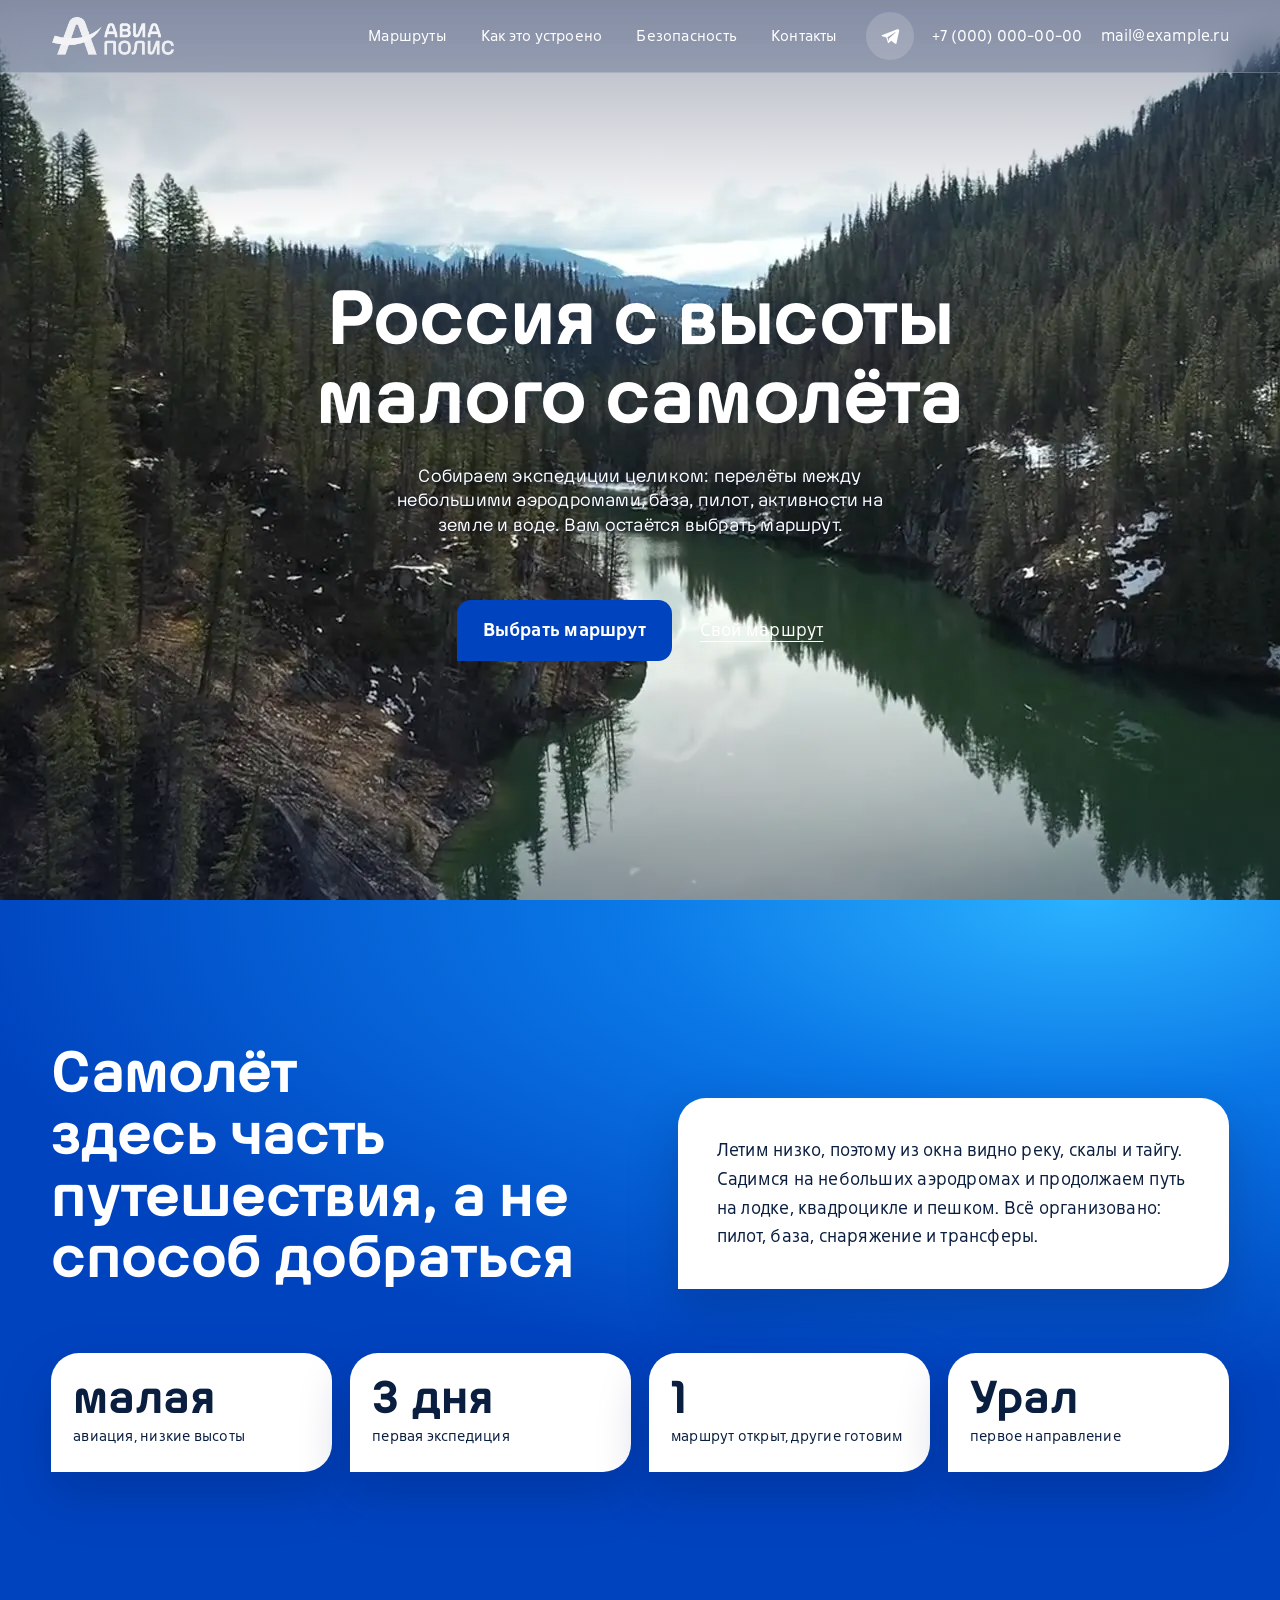
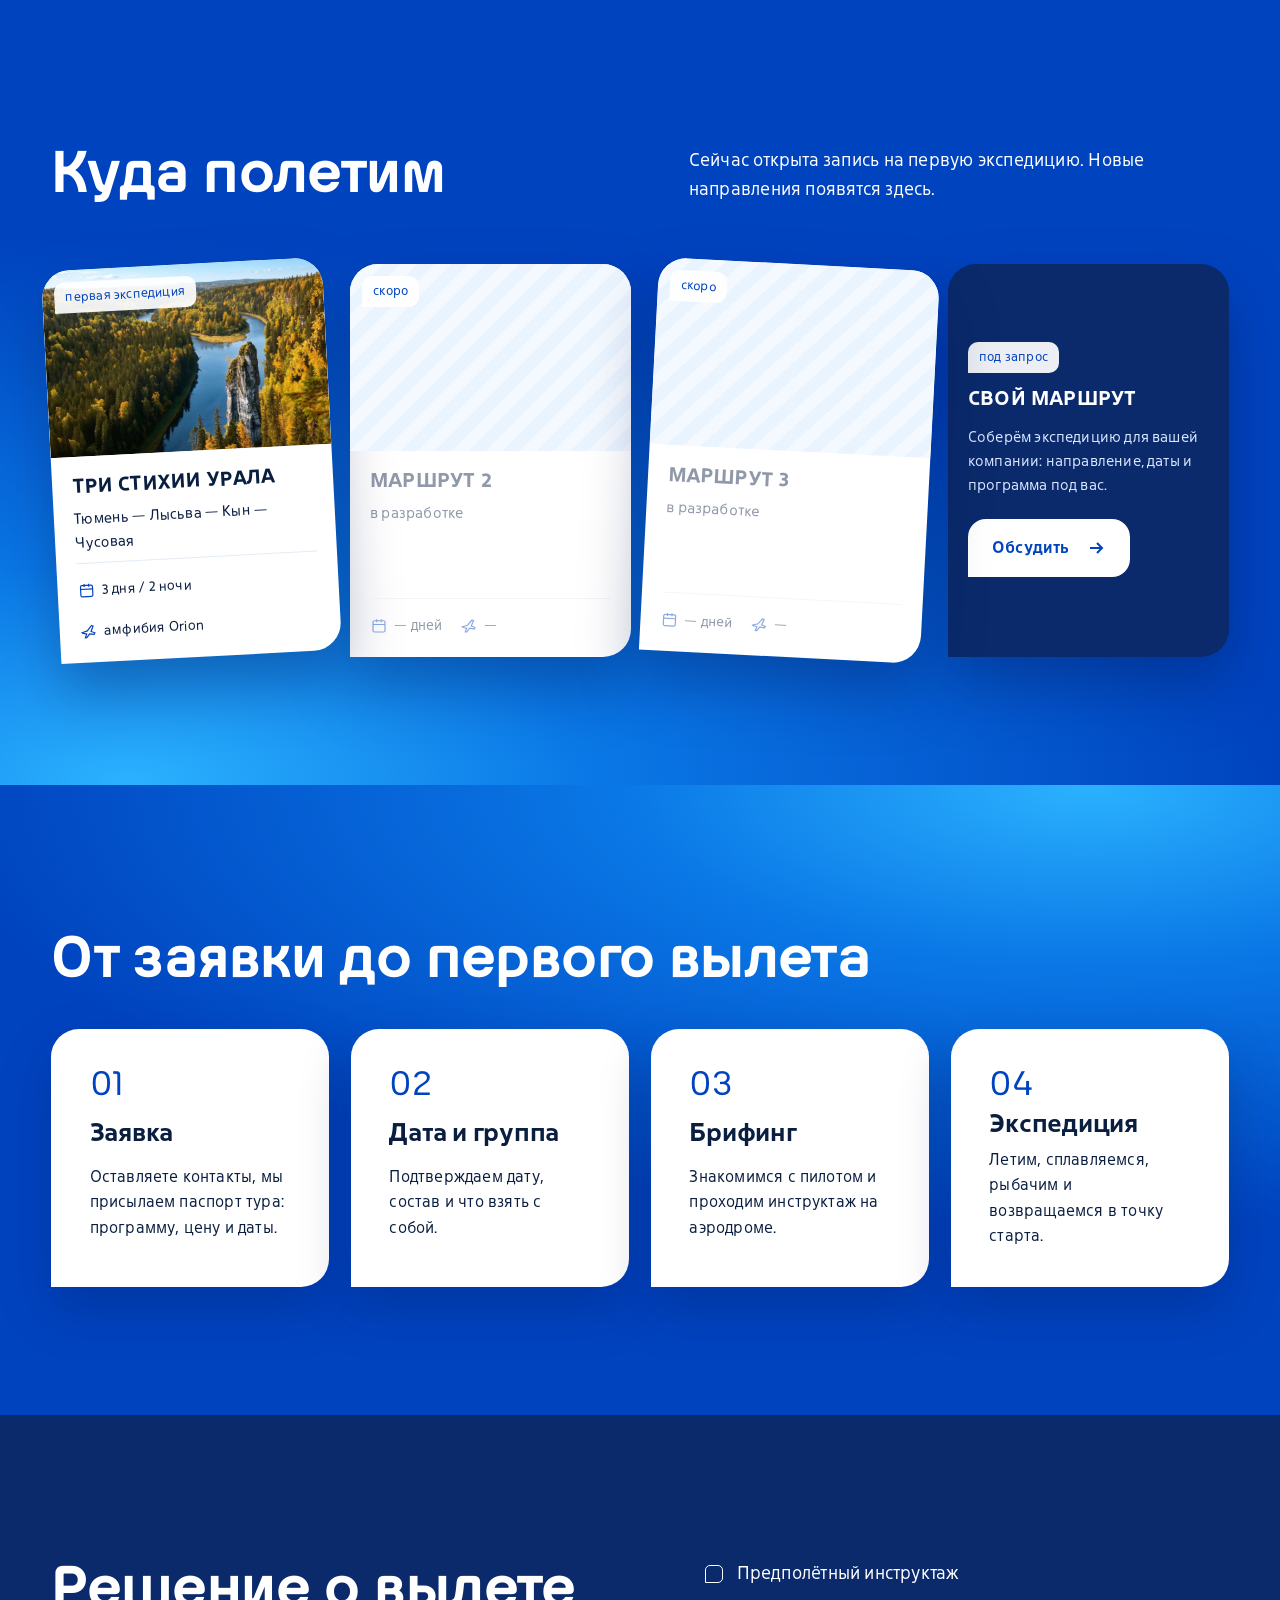
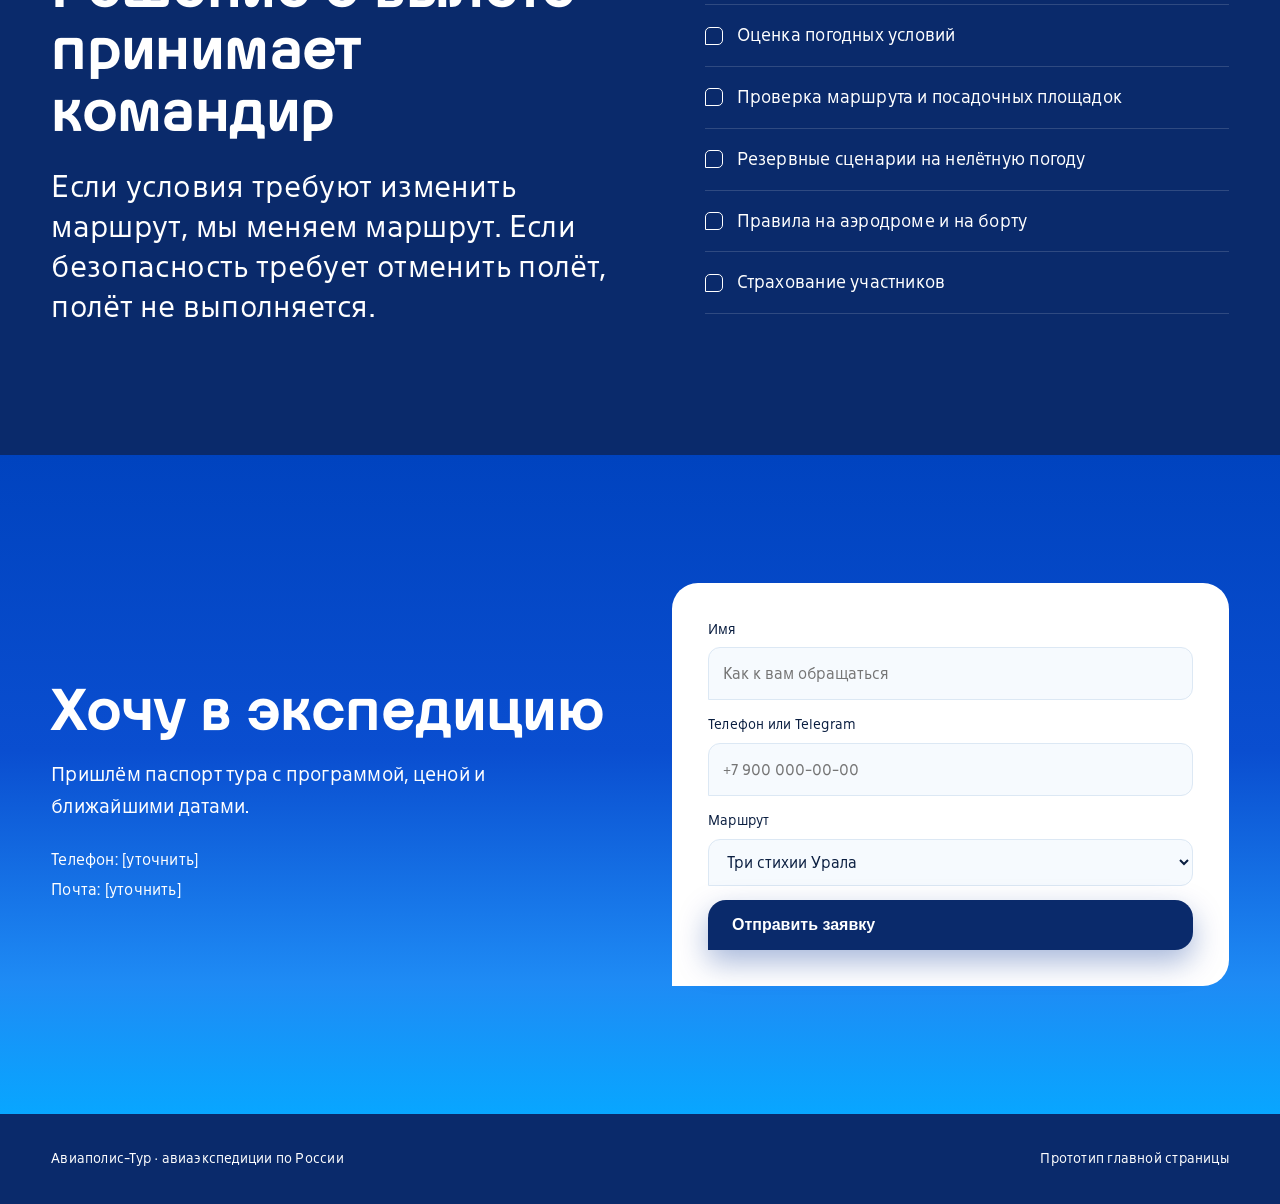
==== commit aed2722c: "Точные размеры из Frame 2, видео тайги с Pexels на первом экране, Aviapolis Regular Co-Authored-By: " ====
--- a/index.html
+++ b/index.html
@@ -19,7 +19,7 @@
 
 <header class="hero hf2" id="top">
   <div class="hf2-bg" aria-hidden="true"></div>
-  <div class="hero-yt" aria-hidden="true"><iframe src="https://www.youtube-nocookie.com/embed/lcZj-w_lTKw?autoplay=1&amp;mute=1&amp;loop=1&amp;playlist=lcZj-w_lTKw&amp;controls=0&amp;modestbranding=1&amp;playsinline=1&amp;rel=0&amp;disablekb=1&amp;iv_load_policy=3" title="Видео на первом экране" allow="autoplay; encrypted-media" tabindex="-1"></iframe></div>
+  <video class="hero-video2" autoplay muted loop playsinline preload="auto" poster="assets/img/hero-taiga.webp" aria-hidden="true"><source src="assets/video/hero-taiga.mp4" type="video/mp4"></video>
   <div class="wrap hf2-main">
     <h1>Россия с высоты малого самолёта</h1>
     <p>Собираем экспедиции целиком: перелёты между небольшими аэродромами, база, пилот, активности на земле и воде. Вам остаётся выбрать маршрут.</p>
--- a/assets/css/home.css
+++ b/assets/css/home.css
@@ -275,3 +275,10 @@
 .hf2 p{margin-top:28px!important}
 .intro>p,.facts>div,.facts>div *,.steps li,.steps li *,.rc:not(.rc-custom) .rc-body,.rc:not(.rc-custom) .rc-body *{color:#0A1E40!important}
 .rc:not(.rc-custom) .rc-foot svg{stroke:#0043BF!important}
+
+/* ===== FRAME 2 — exact sizes (1440 layout) ===== */
+@font-face{font-family:"Aviapolis";src:url("../fonts/aviapolis-regular.woff2") format("woff2");font-weight:400;font-display:swap}
+.hero-video2{position:absolute;inset:0;width:100%;height:100%;object-fit:cover;z-index:0}
+
+.hf2>.hero-video2{position:absolute;z-index:0}
+.hf2 p{font-family:"Aviapolis",var(--f-body)!important;font-weight:400!important}
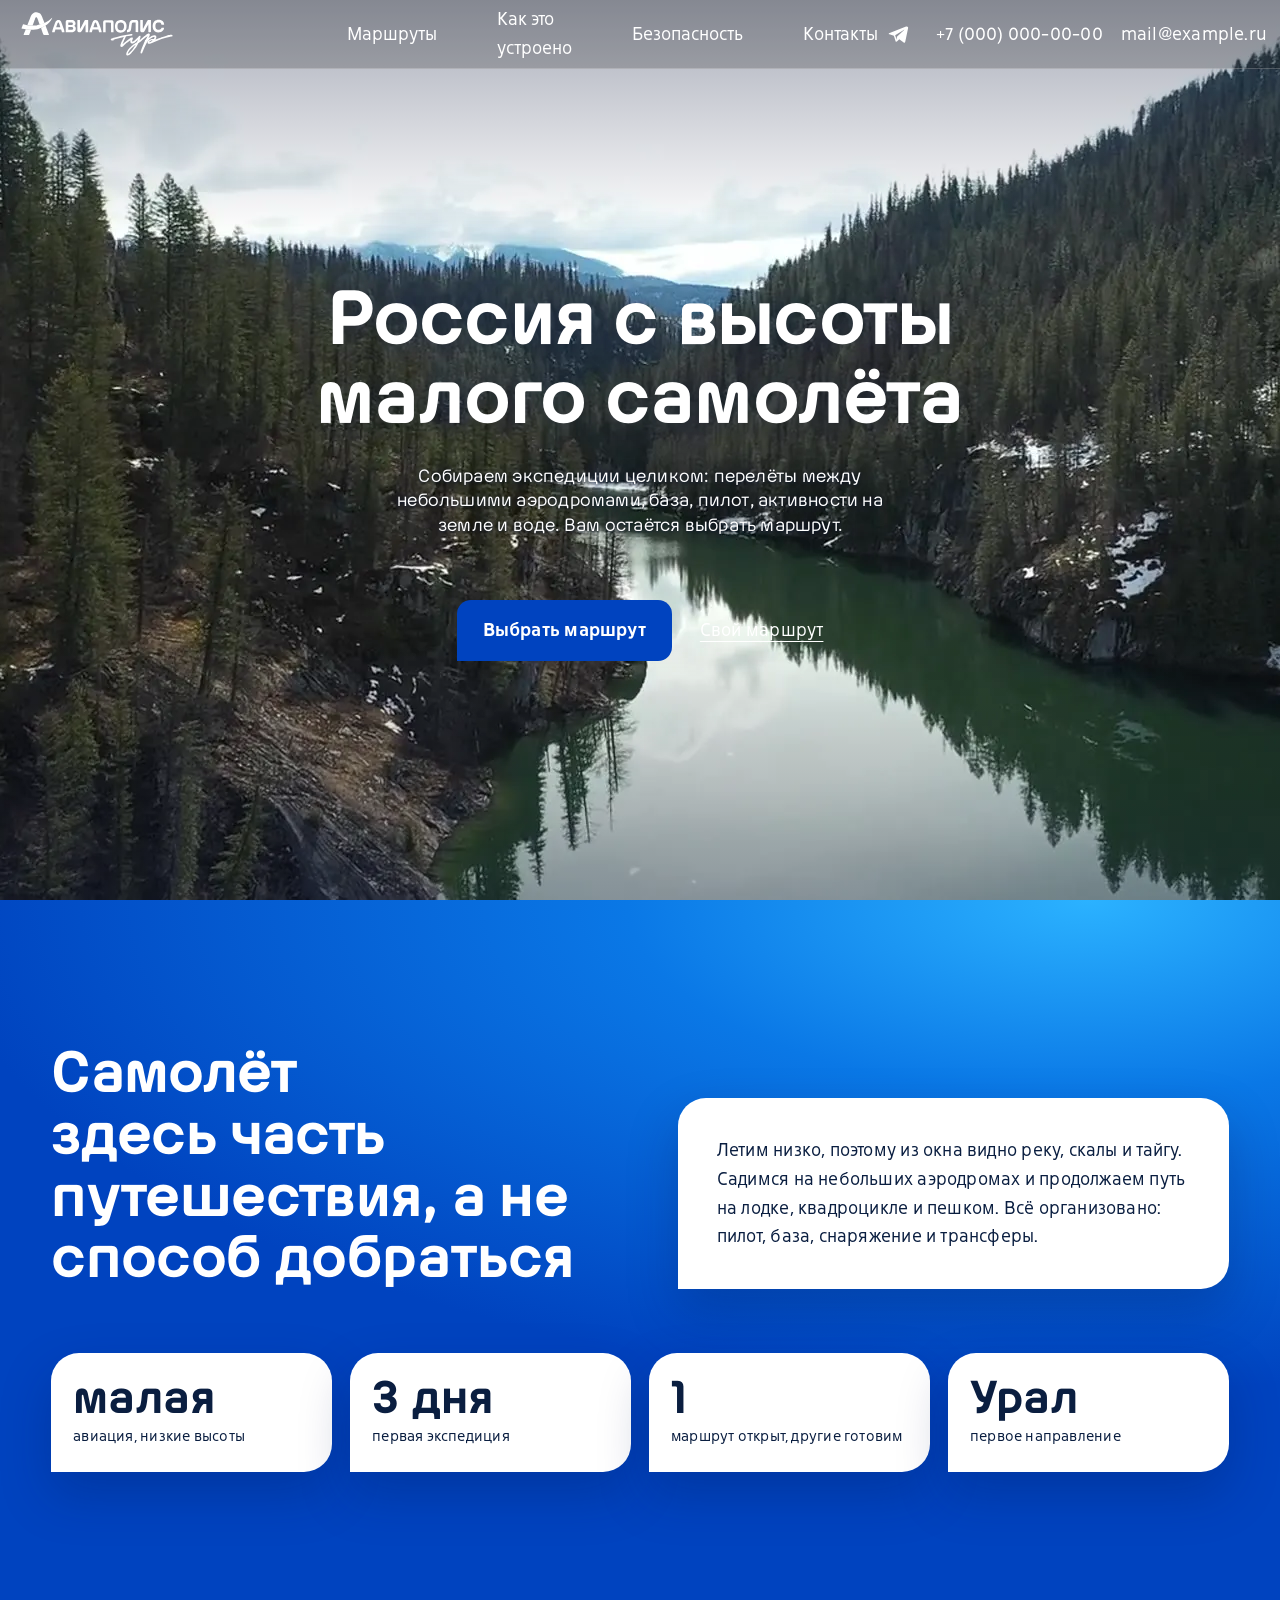
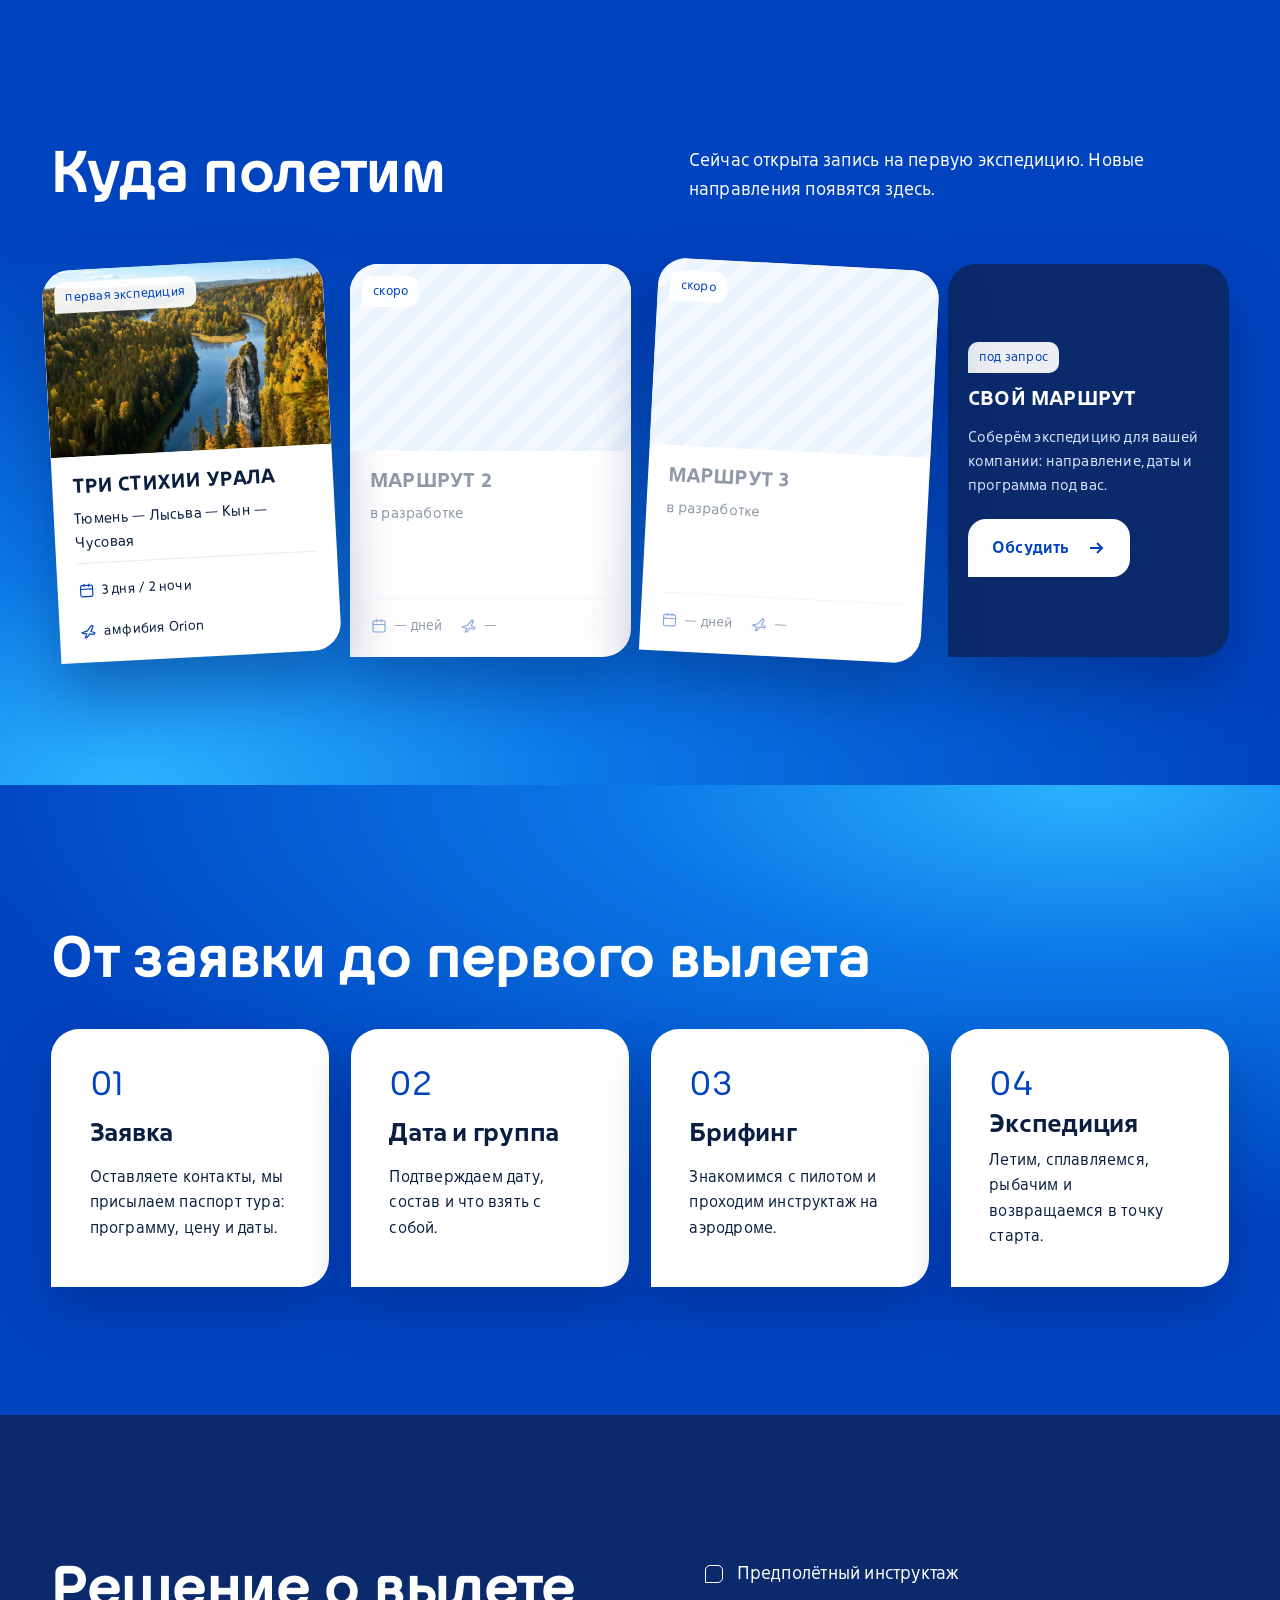
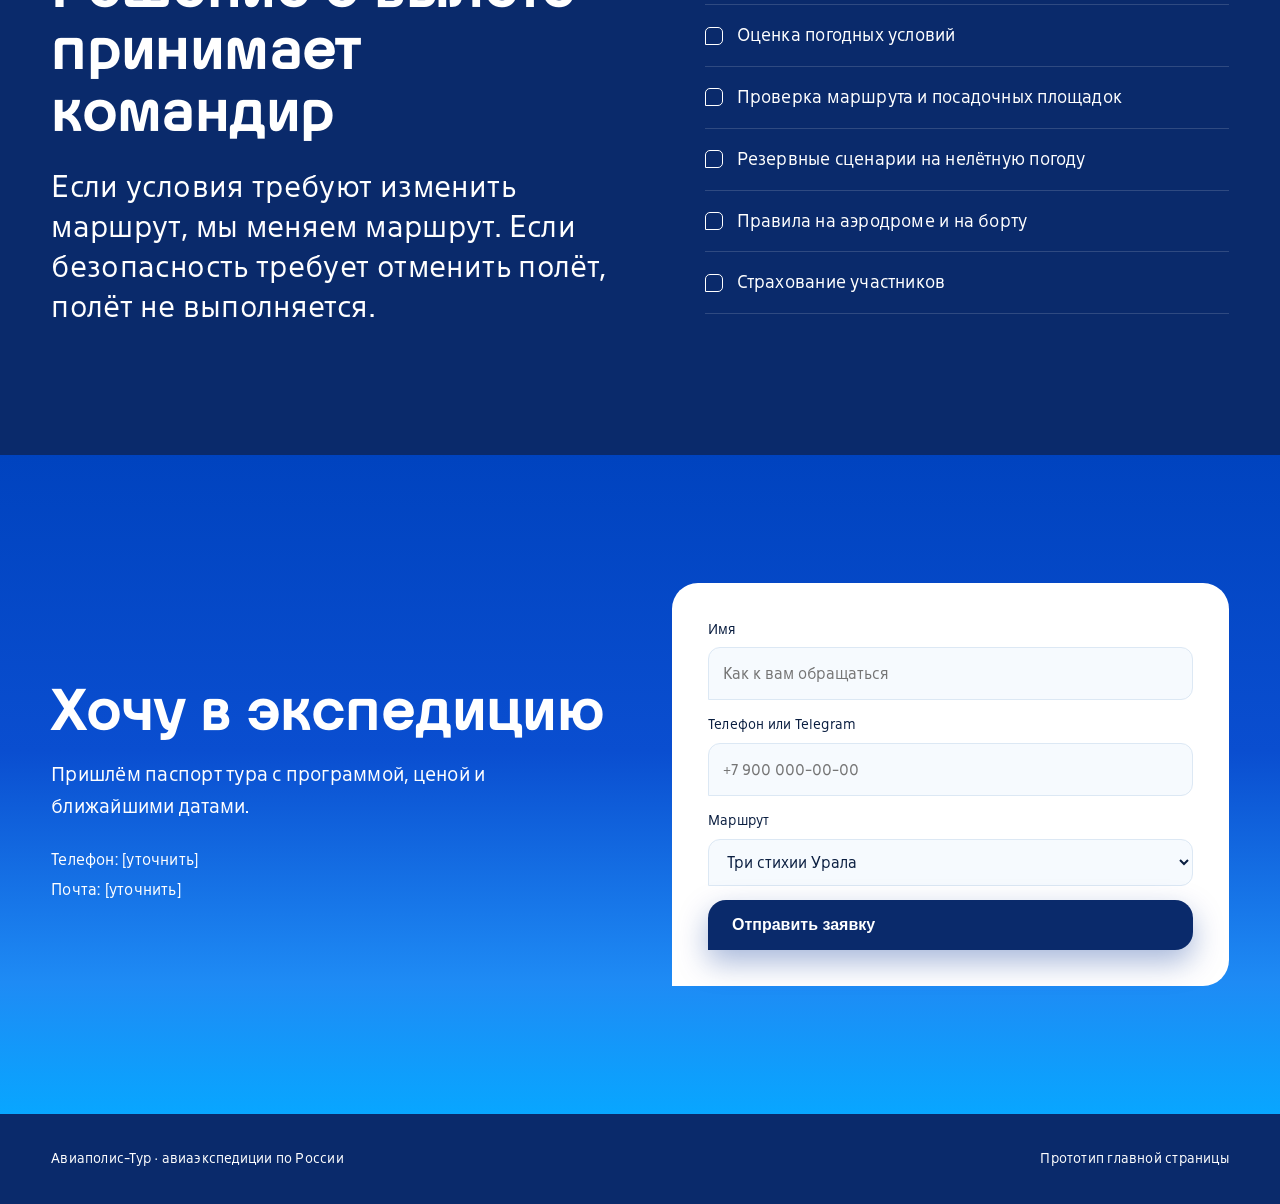
==== commit 1581eca8: "Детали Frame 2: шапка на всю ширину с логотипом Авиаполис-Тур, прямые карточки лесенкой, точные икон" ====
--- a/index.html
+++ b/index.html
@@ -8,7 +8,7 @@
 </head>
 <body>
 <div class="head" id="head"><div class="head-in">
-  <a class="brand" href="#top" aria-label="Авиаполис"><img class="logo-light" src="assets/img/logo-white.png" alt="Авиаполис"><img class="logo-dark" src="assets/img/logo.png" alt="Авиаполис"></a>
+  <a class="brand" href="#top" aria-label="Авиаполис-Тур"><img class="logo-tour" src="assets/img/logo-tour-white.svg" alt="Авиаполис-Тур"></a>
   <nav aria-label="Разделы"><a href="#routes">Маршруты</a><a href="#how">Как это устроено</a><a href="#safety">Безопасность</a><a href="#apply">Контакты</a></nav>
   <div class="head-cta">
     <a class="tg" href="https://t.me/" aria-label="Написать в Telegram"><svg viewBox="0 0 24 24"><path d="M21.5 3.6 2.9 10.8c-1.3.5-1.3 1.2-.2 1.6l4.8 1.5 1.8 5.6c.2.6.1.9.8.9.5 0 .7-.2 1-.5l2.3-2.2 4.8 3.5c.9.5 1.5.2 1.7-.8l3.1-14.7c.3-1.3-.5-1.9-1.5-1.4ZM8.9 13.4l9.3-5.9c.5-.3.9-.1.5.2l-7.9 7.2-.3 3.3-1.6-4.8Z"/></svg></a>
--- a/assets/css/home.css
+++ b/assets/css/home.css
@@ -282,3 +282,24 @@
 
 .hf2>.hero-video2{position:absolute;z-index:0}
 .hf2 p{font-family:"Aviapolis",var(--f-body)!important;font-weight:400!important}
+
+/* HEADER from Frame 2: neutral gray, only opacity changes */
+.head-in{background:rgba(19,19,19,.22)!important;border-bottom:1px solid rgba(255,255,255,.22)!important;min-height:69px;box-sizing:border-box}
+.head.scrolled .head-in{background:rgba(19,19,19,.55)!important}
+
+/* ===== FRAME 2 details: header ===== */
+.head{padding:0!important}
+.head-in{display:flex!important;align-items:center;max-width:none!important;height:69px;min-height:0!important;padding:0 clamp(16px,4.375vw,63px) 0 clamp(12px,1.458vw,21px)!important;border-radius:0!important;border:0!important;border-bottom:1px solid rgba(255,255,255,.22)!important;background:rgba(19,19,19,.22)!important;backdrop-filter:none!important;-webkit-backdrop-filter:none!important;gap:0!important}
+.head.scrolled .head-in{background:rgba(19,19,19,.55)!important}
+.brand{flex:none;margin:0!important;display:flex;align-items:center}
+.brand img{display:none!important}
+.brand img.logo-tour{display:block!important;width:171px;height:auto}
+.head nav{display:flex!important;gap:60px!important;margin-left:clamp(24px,13.403vw,193px)!important;height:auto!important;padding:0!important;background:none!important;border:0!important}
+.head nav a,.head.scrolled nav a{font-family:var(--f-body)!important;font-size:18px!important;font-weight:400!important;color:#fff!important;padding:0!important;opacity:1!important;letter-spacing:0!important}
+.head-cta{margin-left:auto!important;display:flex;align-items:center;gap:18px!important}
+.head .tg,.head.scrolled .tg{width:40px!important;height:40px!important;background:none!important;border:0!important;color:#fff!important;border-radius:0!important}
+.head .tg svg{width:22px;height:22px}
+.head-contact{font-family:var(--f-body);font-size:18px!important;font-weight:400;color:#fff!important}
+@media (max-width:1100px){.head nav{gap:28px!important;margin-left:32px!important}}
+@media (max-width:900px){.head nav{display:none!important}}
+.brand img.logo-tour{width:auto!important;height:48px!important}
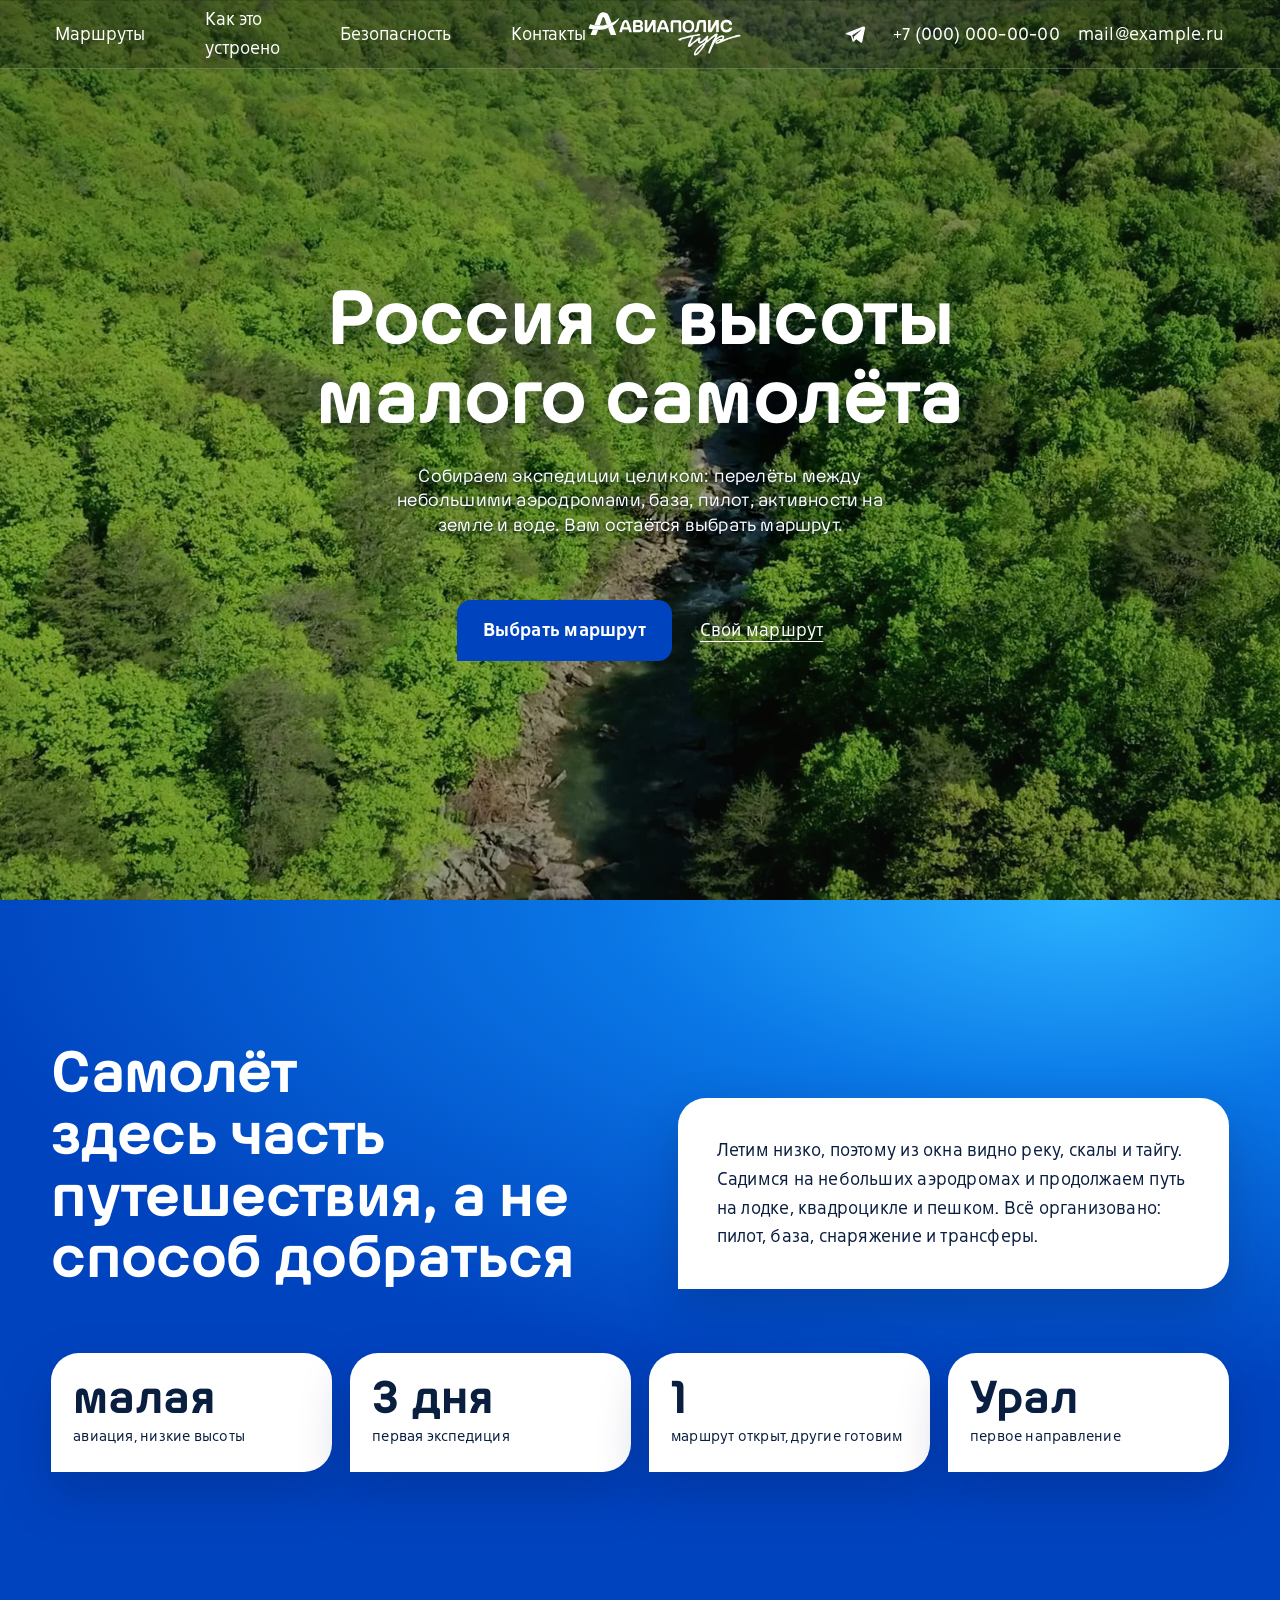
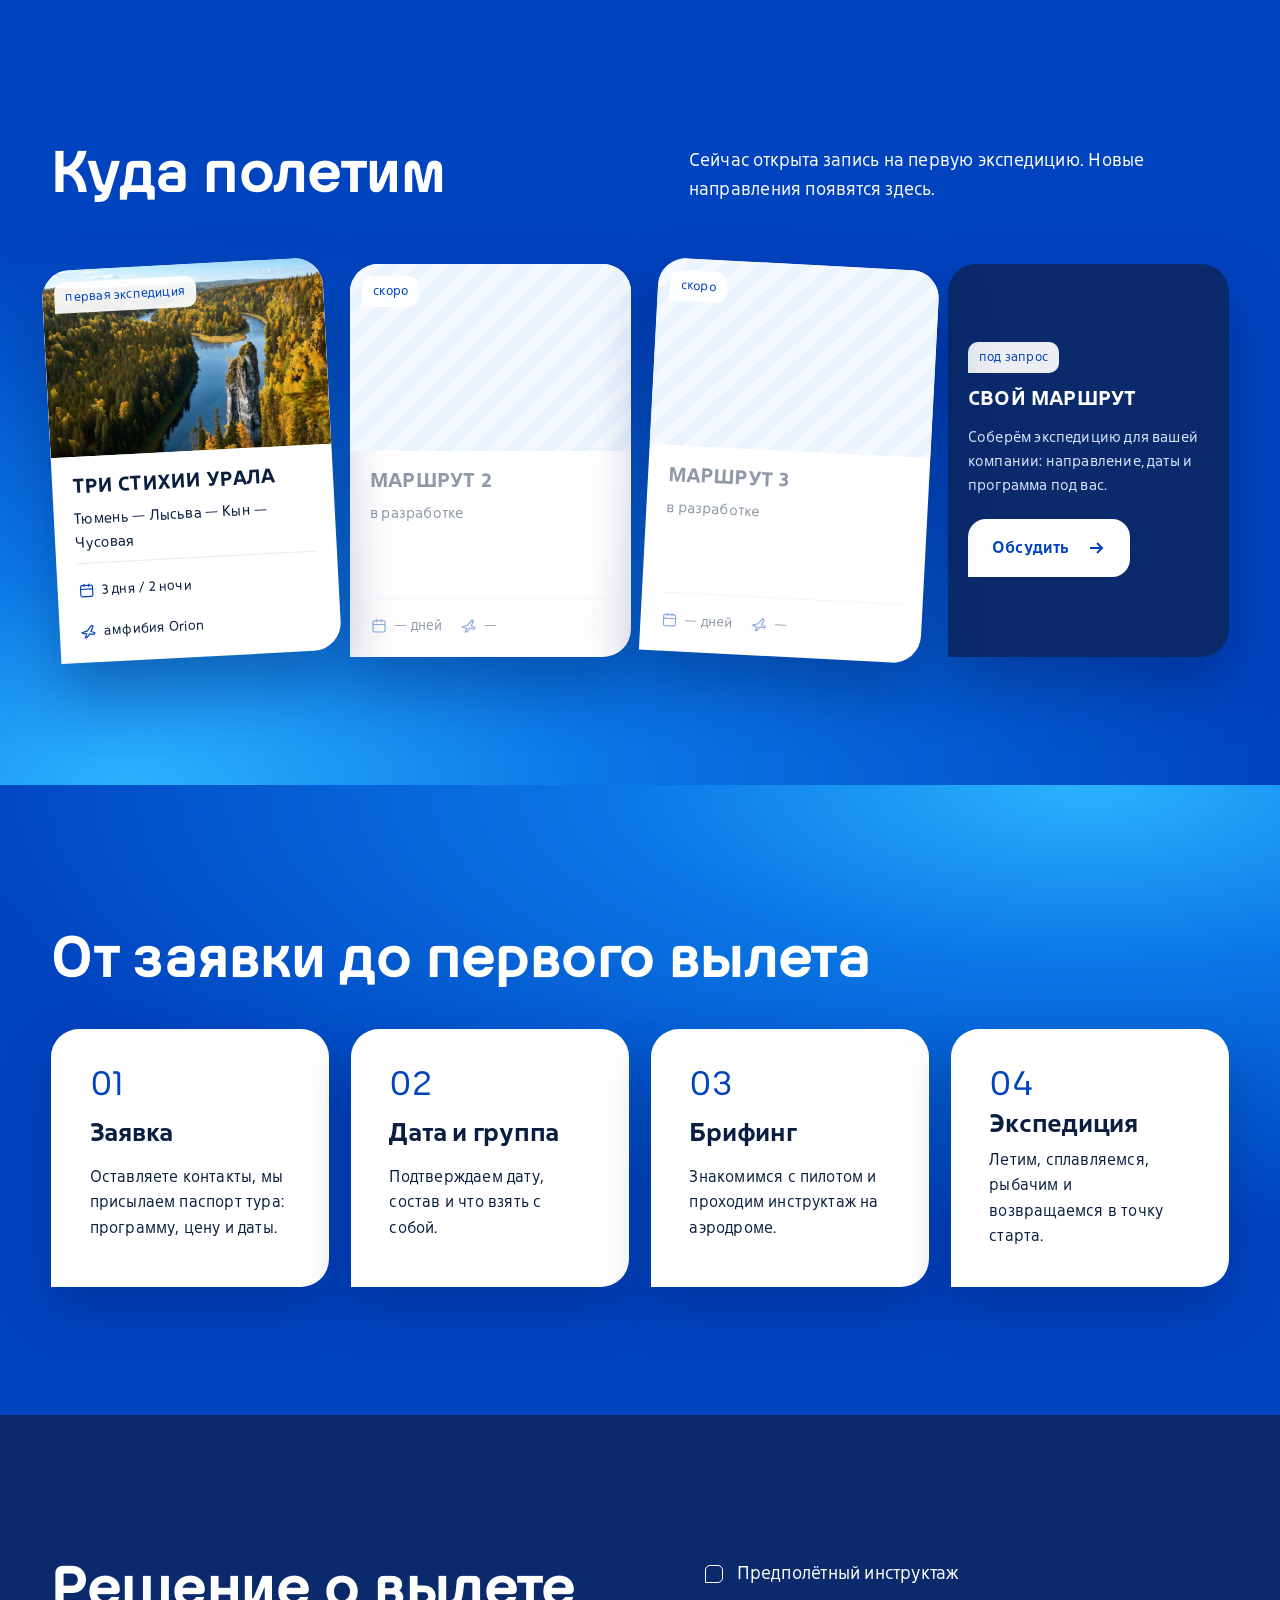
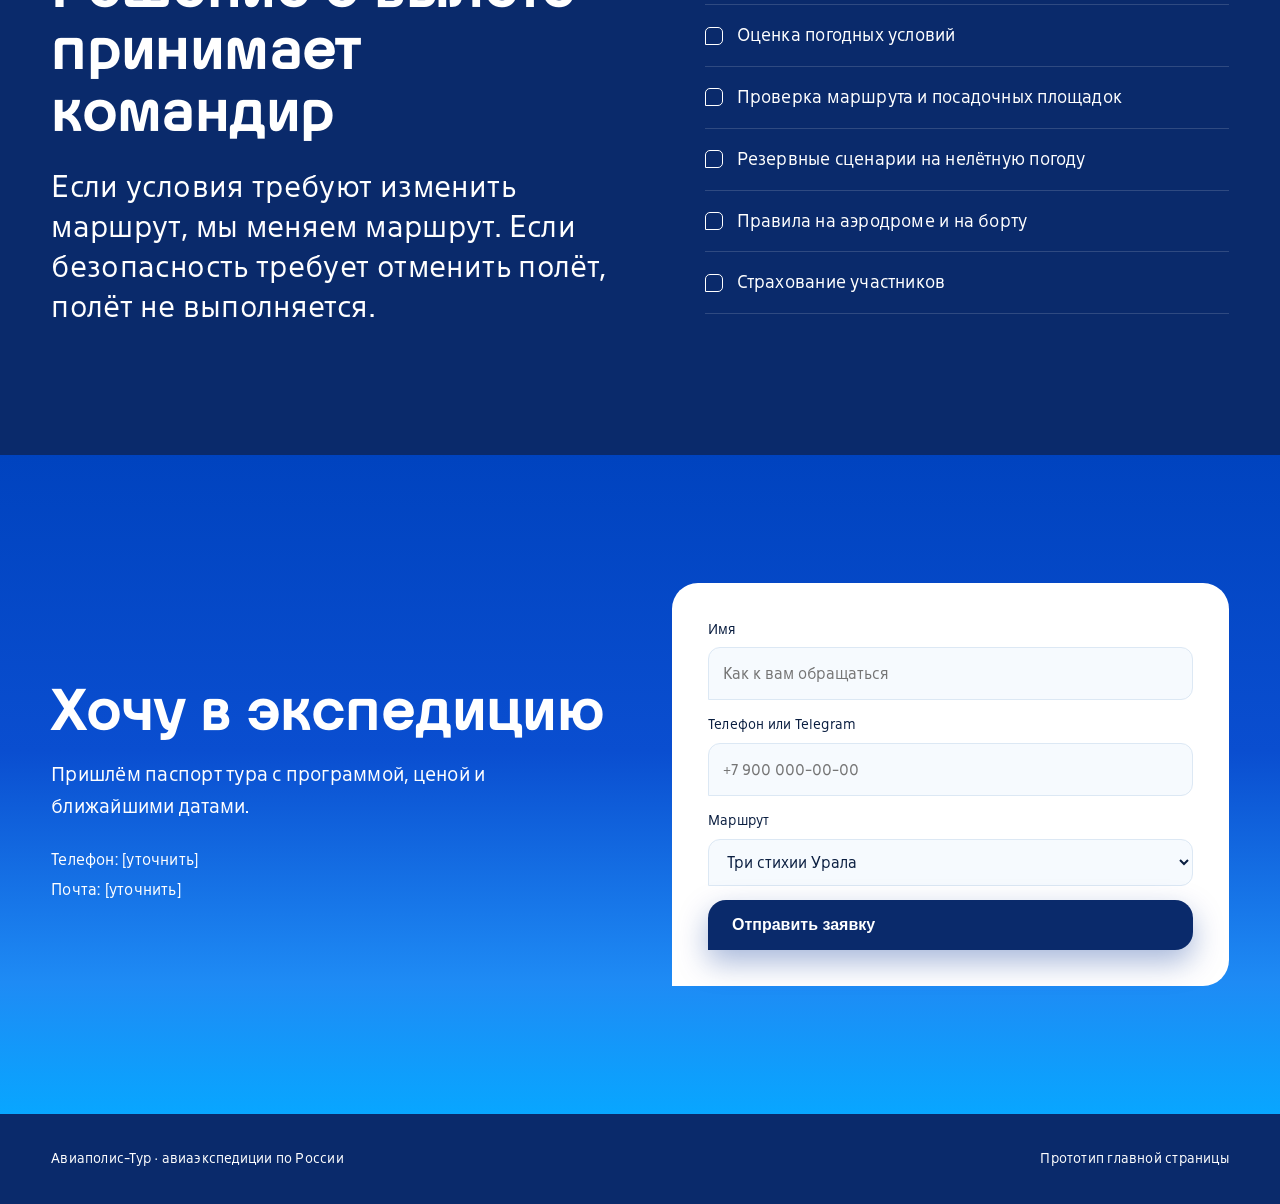
==== commit 5847d504: "Frame 2 v3: логотип по центру, крупное УРАЛА, карточки теснее, самолётик с пунктиром, без бегущей ст" ====
--- a/index.html
+++ b/index.html
@@ -19,7 +19,7 @@
 
 <header class="hero hf2" id="top">
   <div class="hf2-bg" aria-hidden="true"></div>
-  <video class="hero-video2" autoplay muted loop playsinline preload="auto" poster="assets/img/hero-taiga.webp" aria-hidden="true"><source src="assets/video/hero-taiga.mp4" type="video/mp4"></video>
+  <video class="hero-video2" autoplay muted loop playsinline preload="auto" poster="assets/img/hero-summer.webp" aria-hidden="true"><source src="assets/video/hero-summer.mp4" type="video/mp4"></video>
   <div class="wrap hf2-main">
     <h1>Россия с высоты малого самолёта</h1>
     <p>Собираем экспедиции целиком: перелёты между небольшими аэродромами, база, пилот, активности на земле и воде. Вам остаётся выбрать маршрут.</p>
--- a/assets/css/home.css
+++ b/assets/css/home.css
@@ -303,3 +303,11 @@
 @media (max-width:1100px){.head nav{gap:28px!important;margin-left:32px!important}}
 @media (max-width:900px){.head nav{display:none!important}}
 .brand img.logo-tour{width:auto!important;height:48px!important}
+
+/* ===== Frame 2 v3: header — nav left, logo centre, contacts right ===== */
+.head-in{display:grid!important;grid-template-columns:1fr auto 1fr;padding:0 clamp(16px,4.375vw,63px) 0 clamp(16px,4.306vw,62px)!important}
+.head-in>.brand{grid-column:2;grid-row:1;justify-self:center}
+.head-in>nav{grid-column:1;grid-row:1;justify-self:start;margin-left:0!important}
+.head-in>.head-cta{grid-column:3;grid-row:1;justify-self:end;margin-left:0!important}
+@media (max-width:900px){.head-in{grid-template-columns:auto 1fr}.head-in>.brand{grid-column:1;justify-self:start}.head-in>.head-cta{grid-column:2}}
+.hf2::after{background:linear-gradient(180deg,rgba(19,19,19,.35) 0%,rgba(19,19,19,.22) 40%,rgba(19,19,19,.22) 70%,rgba(19,19,19,.3) 100%)!important}
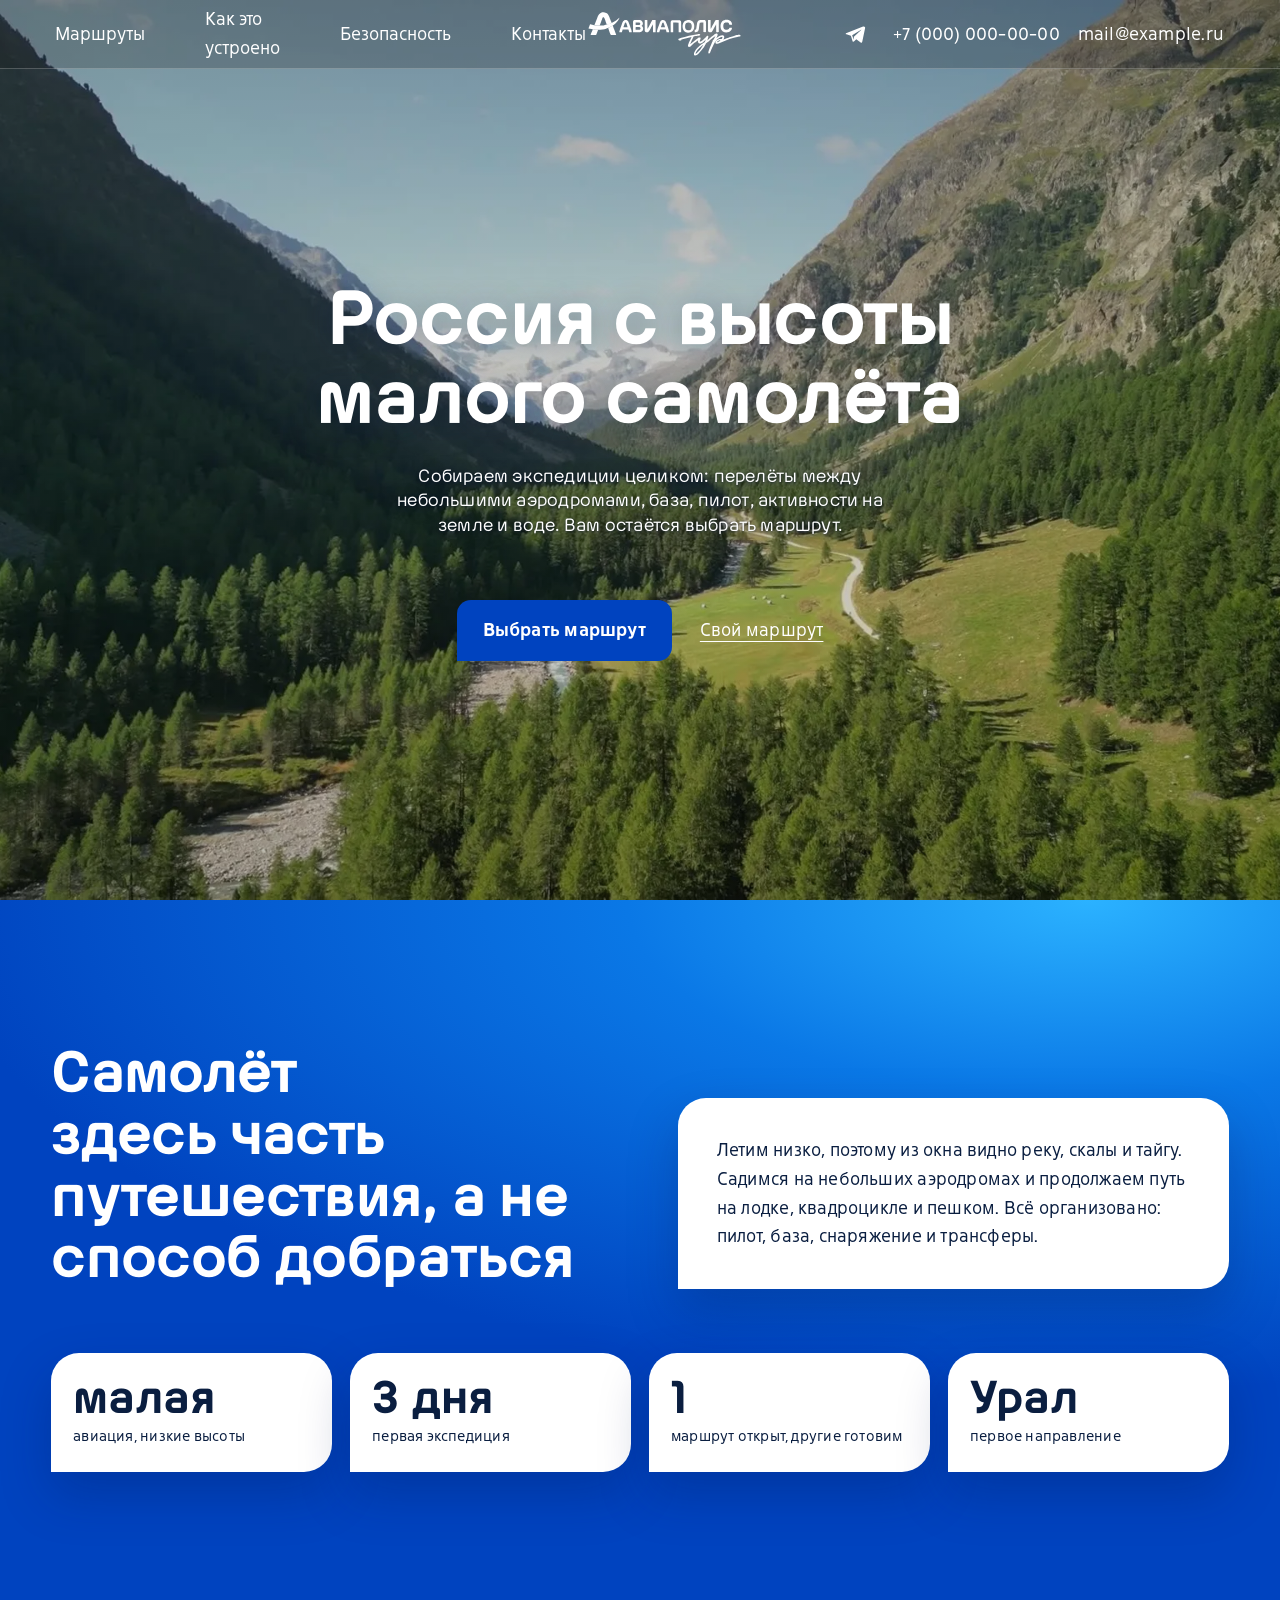
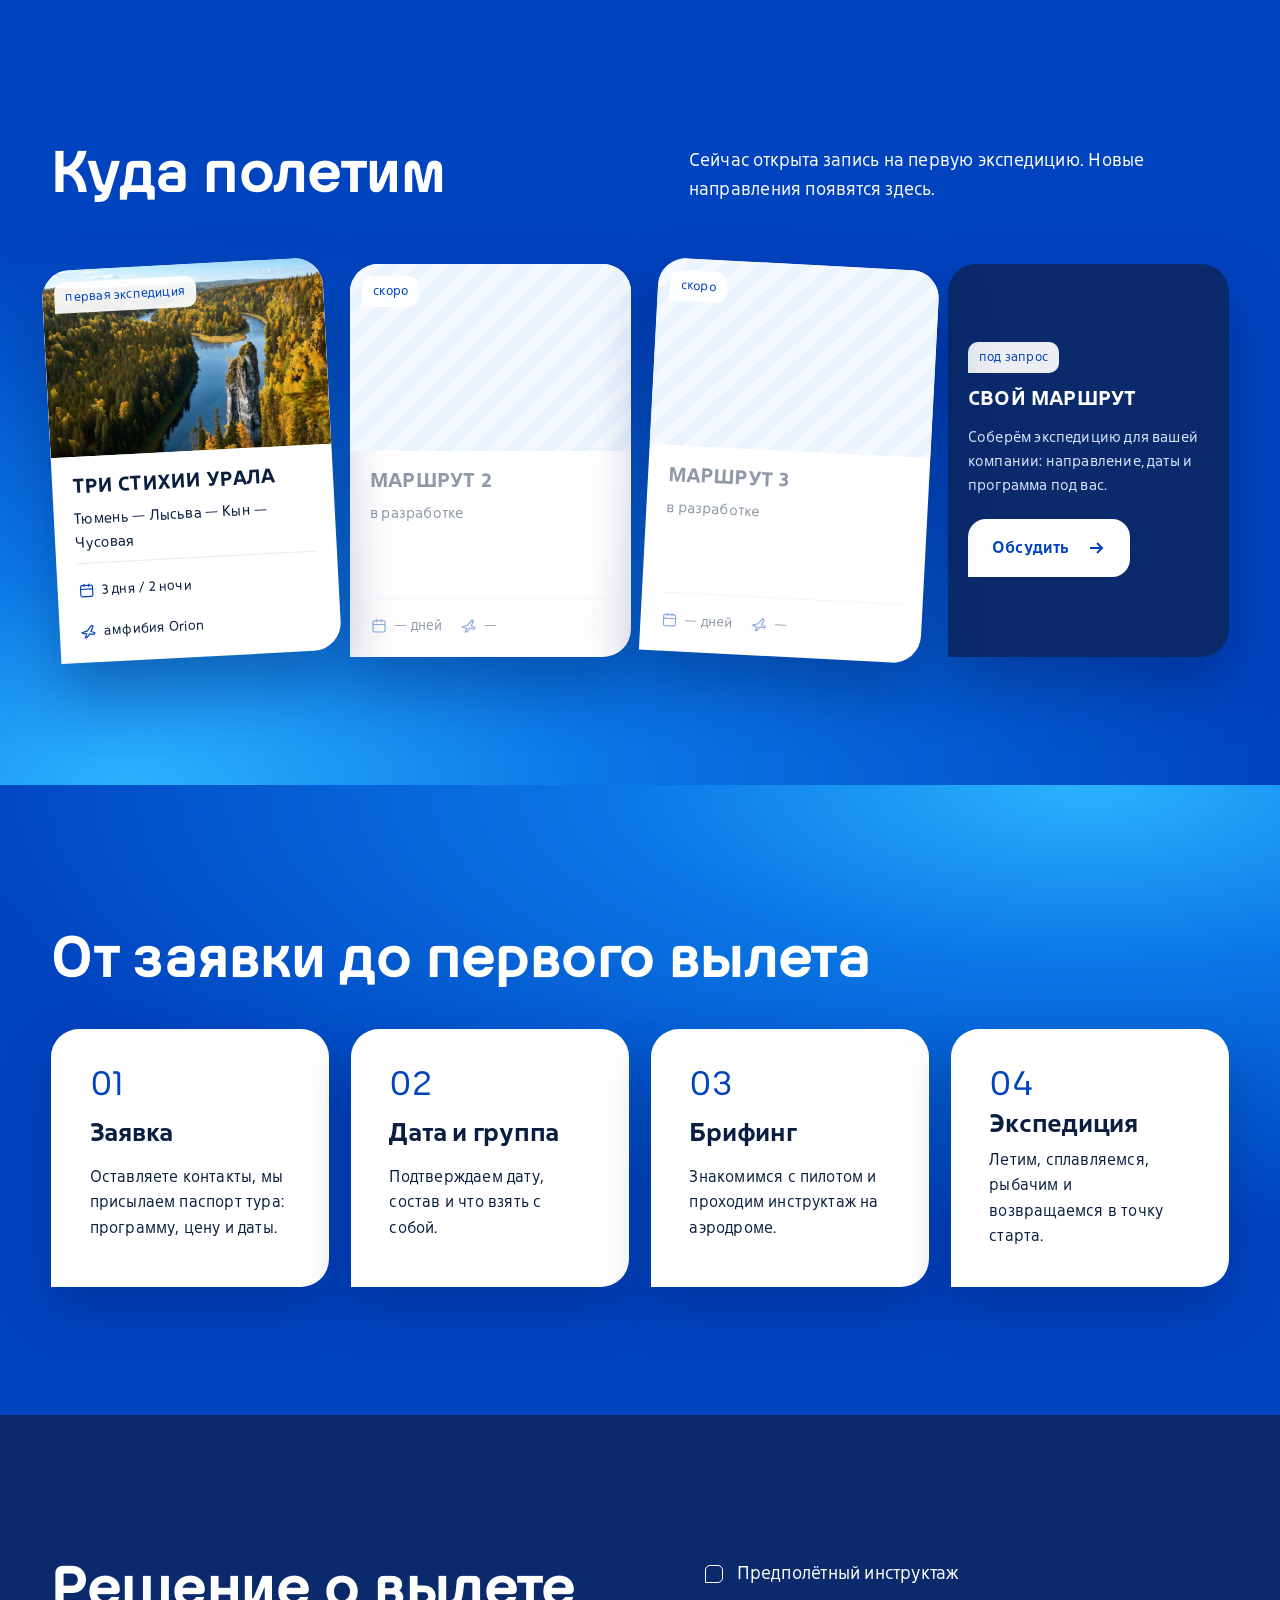
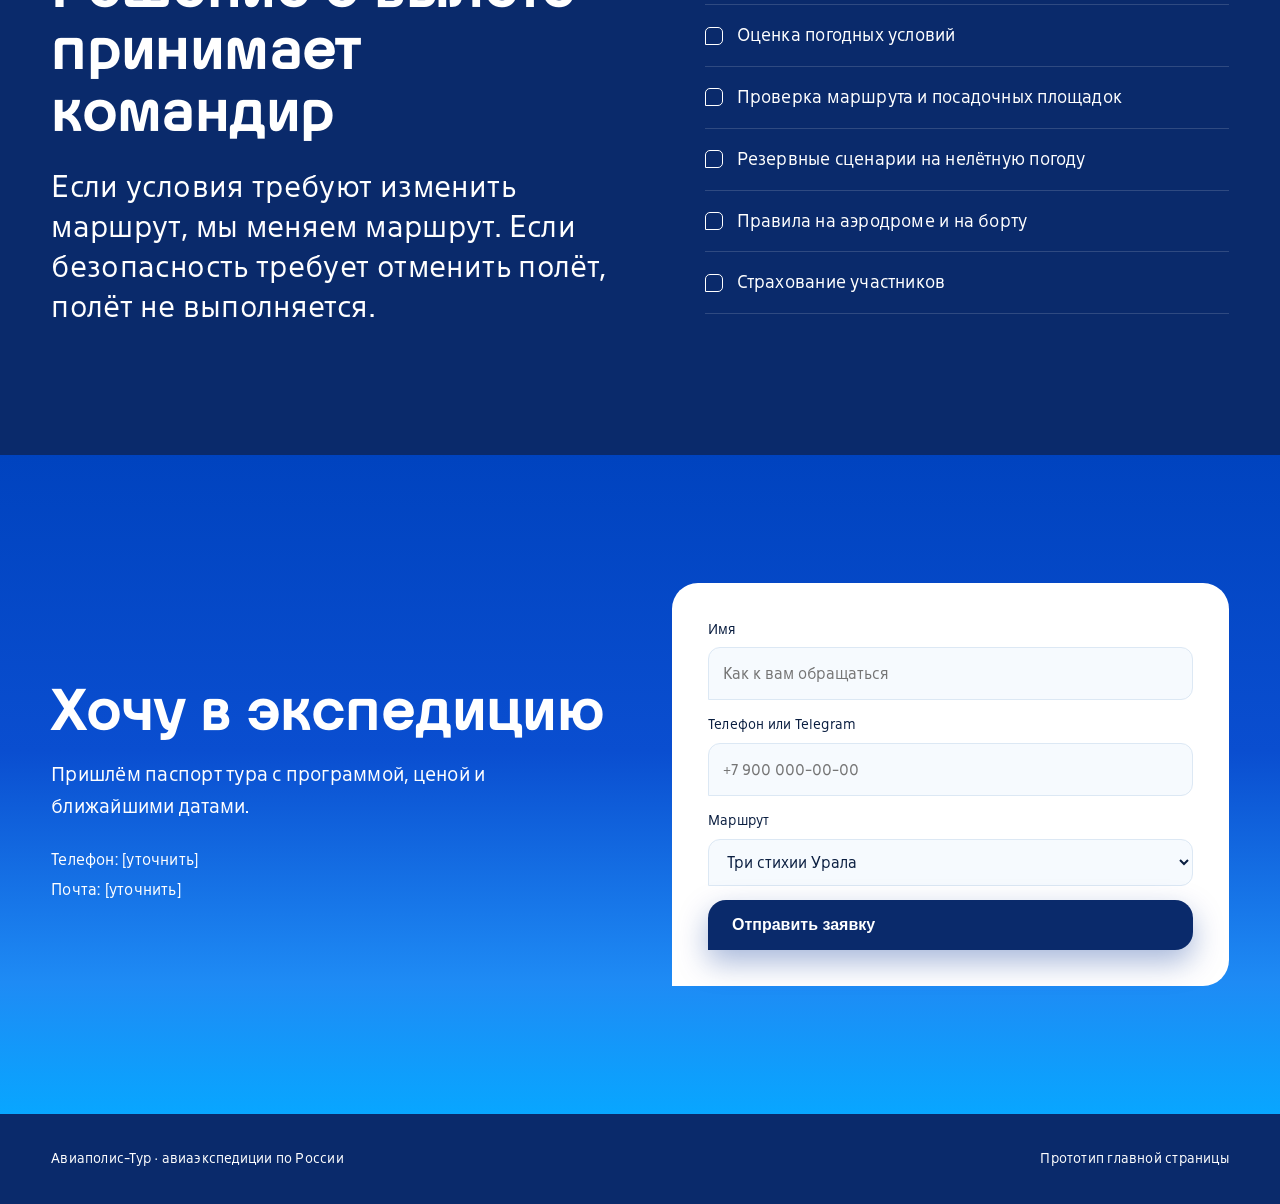
==== commit 8512caca: "Программа как в Figma (ровный вариант), видео горной долины Co-Authored-By: Claude Opus 5.5 <noreply" ====
--- a/index.html
+++ b/index.html
@@ -19,7 +19,7 @@
 
 <header class="hero hf2" id="top">
   <div class="hf2-bg" aria-hidden="true"></div>
-  <video class="hero-video2" autoplay muted loop playsinline preload="auto" poster="assets/img/hero-summer.webp" aria-hidden="true"><source src="assets/video/hero-summer.mp4" type="video/mp4"></video>
+  <video class="hero-video2" autoplay muted loop playsinline preload="auto" poster="assets/img/hero-mountains-v.webp" aria-hidden="true"><source src="assets/video/hero-mountains.mp4" type="video/mp4"></video>
   <div class="wrap hf2-main">
     <h1>Россия с высоты малого самолёта</h1>
     <p>Собираем экспедиции целиком: перелёты между небольшими аэродромами, база, пилот, активности на земле и воде. Вам остаётся выбрать маршрут.</p>
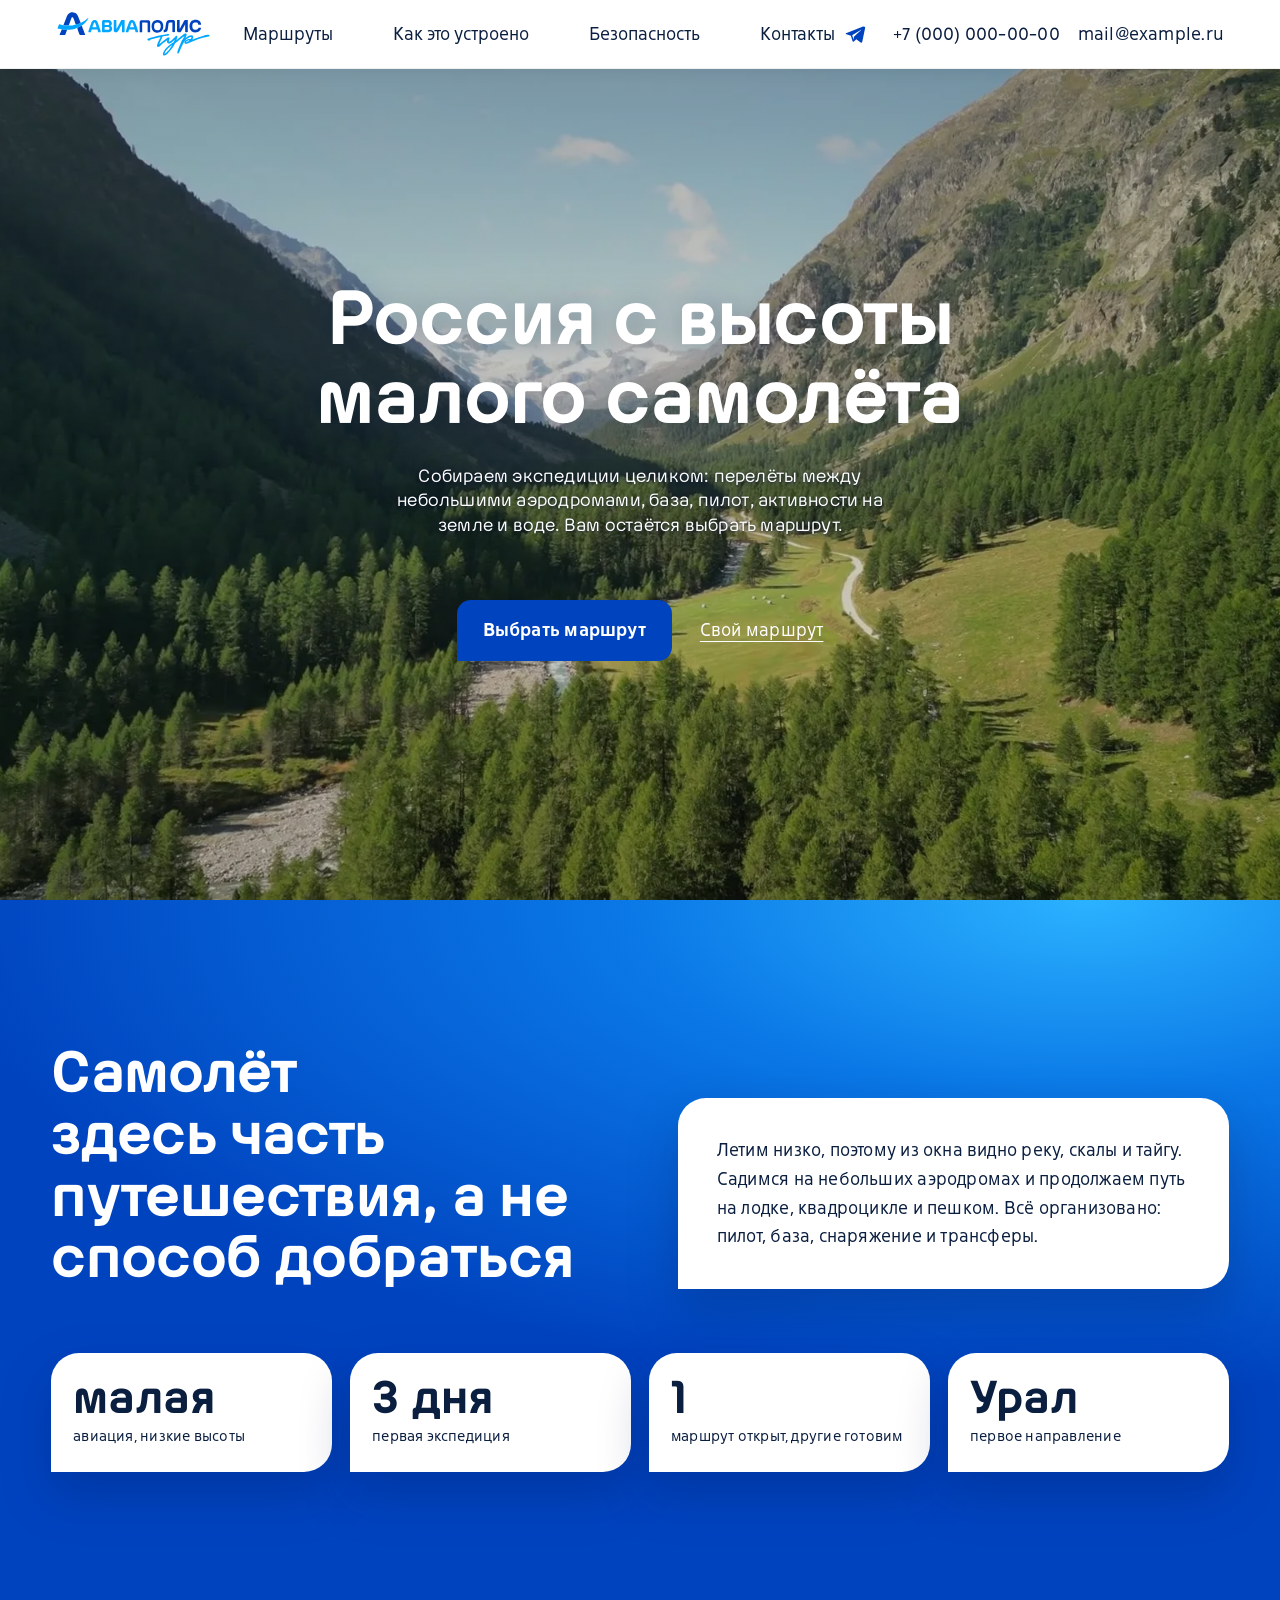
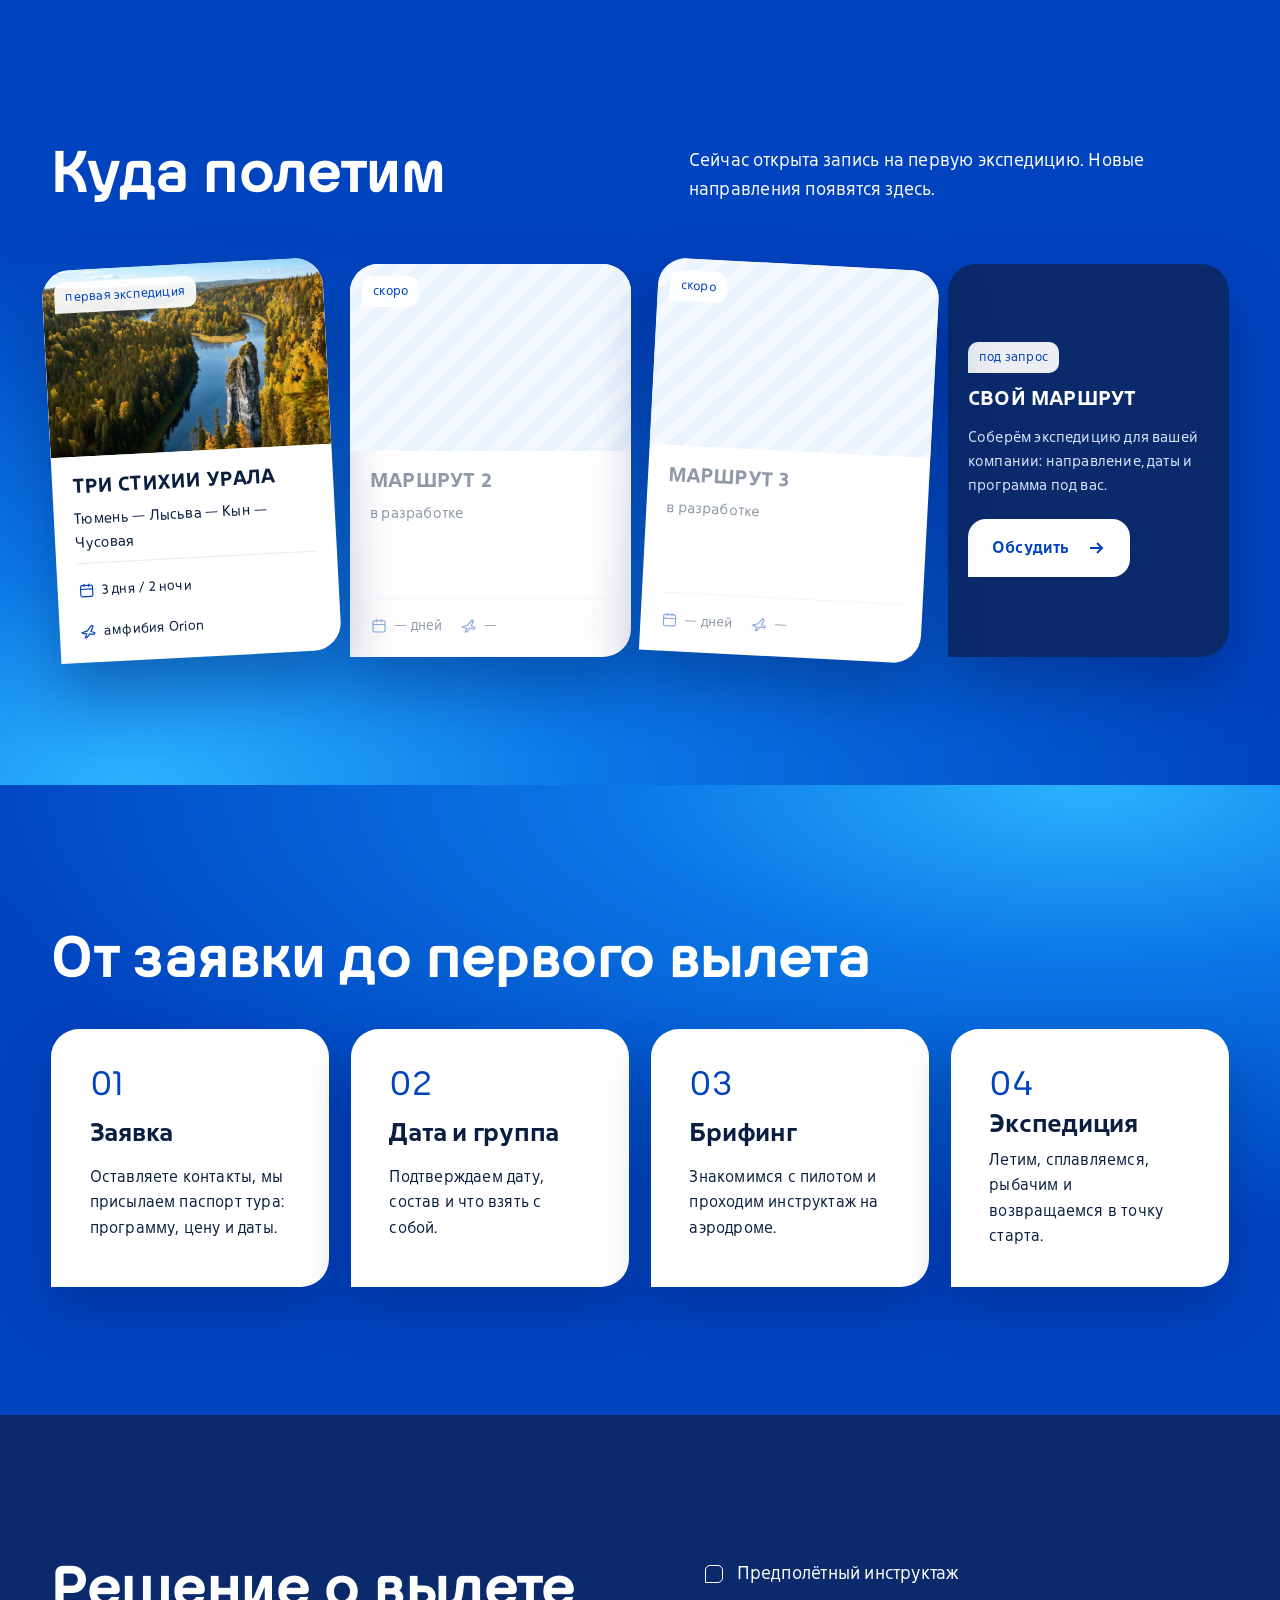
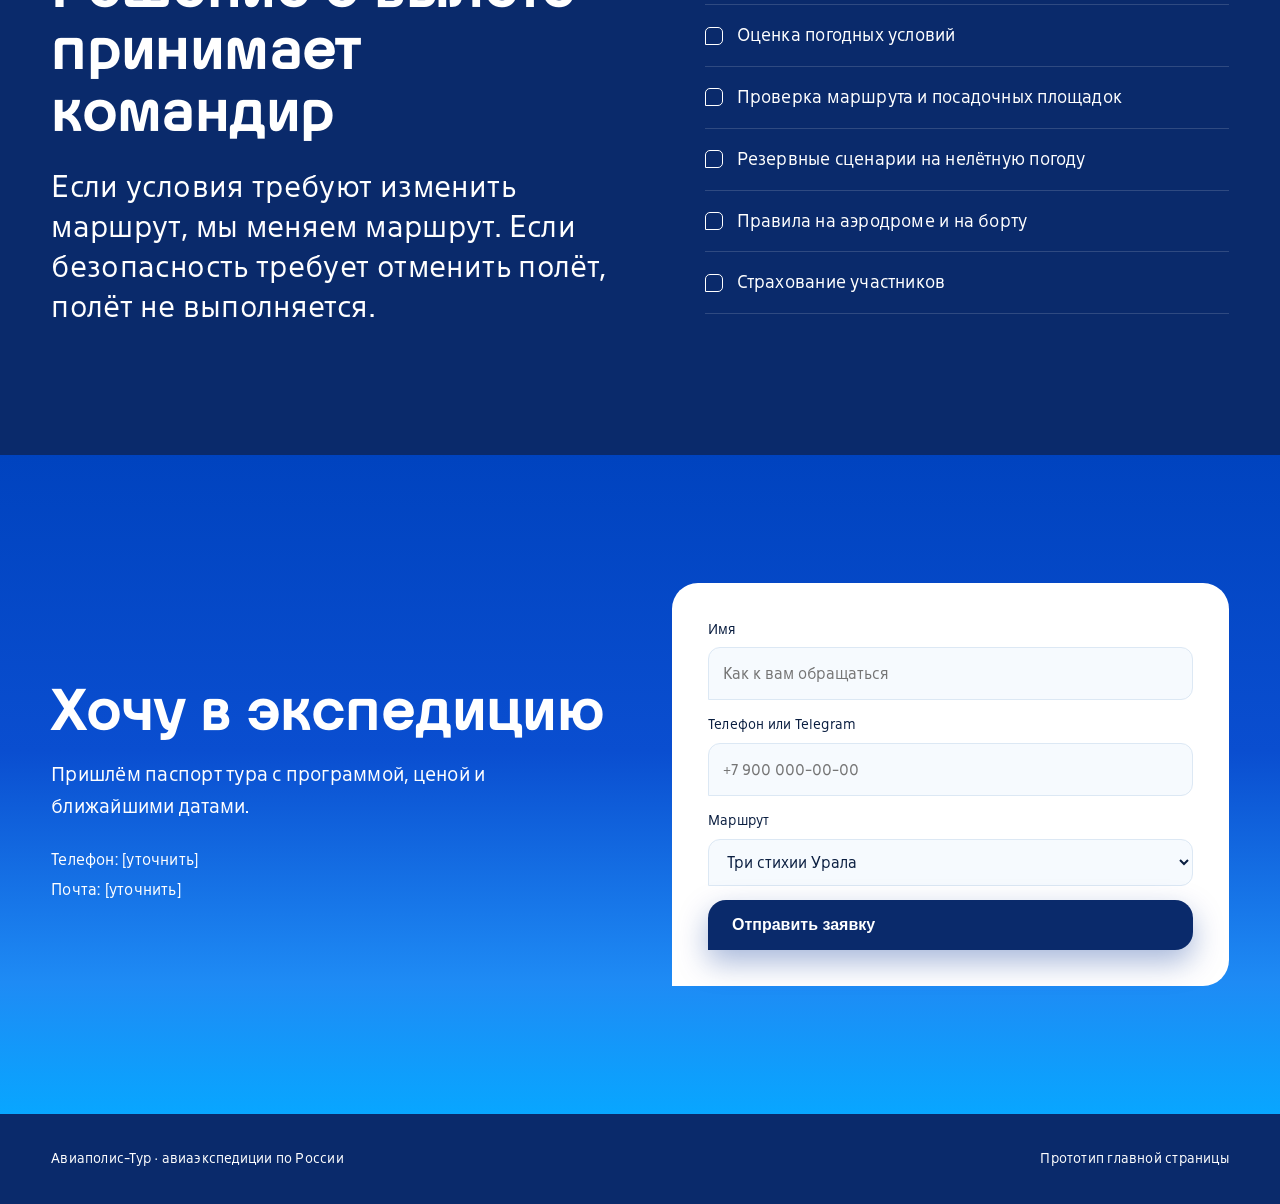
==== commit 95d24242: "Белая шапка, лого слева, эффект кнопки, видео 1080p, 5 карточек, иконка-самолётик, кисть на обводке " ====
--- a/index.html
+++ b/index.html
@@ -8,7 +8,7 @@
 </head>
 <body>
 <div class="head" id="head"><div class="head-in">
-  <a class="brand" href="#top" aria-label="Авиаполис-Тур"><img class="logo-tour" src="assets/img/logo-tour-white.svg" alt="Авиаполис-Тур"></a>
+  <a class="brand" href="#top" aria-label="Авиаполис-Тур"><img class="logo-tour" src="assets/img/logo-tour.svg" alt="Авиаполис-Тур"></a>
   <nav aria-label="Разделы"><a href="#routes">Маршруты</a><a href="#how">Как это устроено</a><a href="#safety">Безопасность</a><a href="#apply">Контакты</a></nav>
   <div class="head-cta">
     <a class="tg" href="https://t.me/" aria-label="Написать в Telegram"><svg viewBox="0 0 24 24"><path d="M21.5 3.6 2.9 10.8c-1.3.5-1.3 1.2-.2 1.6l4.8 1.5 1.8 5.6c.2.6.1.9.8.9.5 0 .7-.2 1-.5l2.3-2.2 4.8 3.5c.9.5 1.5.2 1.7-.8l3.1-14.7c.3-1.3-.5-1.9-1.5-1.4ZM8.9 13.4l9.3-5.9c.5-.3.9-.1.5.2l-7.9 7.2-.3 3.3-1.6-4.8Z"/></svg></a>
--- a/assets/css/home.css
+++ b/assets/css/home.css
@@ -311,3 +311,16 @@
 .head-in>.head-cta{grid-column:3;grid-row:1;justify-self:end;margin-left:0!important}
 @media (max-width:900px){.head-in{grid-template-columns:auto 1fr}.head-in>.brand{grid-column:1;justify-self:start}.head-in>.head-cta{grid-column:2}}
 .hf2::after{background:linear-gradient(180deg,rgba(19,19,19,.35) 0%,rgba(19,19,19,.22) 40%,rgba(19,19,19,.22) 70%,rgba(19,19,19,.3) 100%)!important}
+
+/* HEADER white like Alto */
+.head-in,.head.scrolled .head-in{background:#fff!important;border-bottom:1px solid rgba(0,0,0,.06)!important;box-shadow:0 2px 16px rgba(0,0,0,.06)}
+.head nav a,.head.scrolled nav a,.head-contact,.head .tg,.head.scrolled .tg{color:#0A1E40!important}
+.head nav a:hover,.head-contact:hover{color:#0043BF!important}
+.head .tg svg{fill:#0043BF}
+
+/* HEADER: logo left, menu centre, contacts right */
+.head-in>.brand{grid-column:1!important;justify-self:start!important}
+.head-in>nav{grid-column:2!important;justify-self:center!important;align-self:center}
+.head-in>.head-cta{grid-column:3!important;justify-self:end!important;align-self:center}
+.head-in{align-items:center!important}
+.head nav a,.head-contact{line-height:1!important}
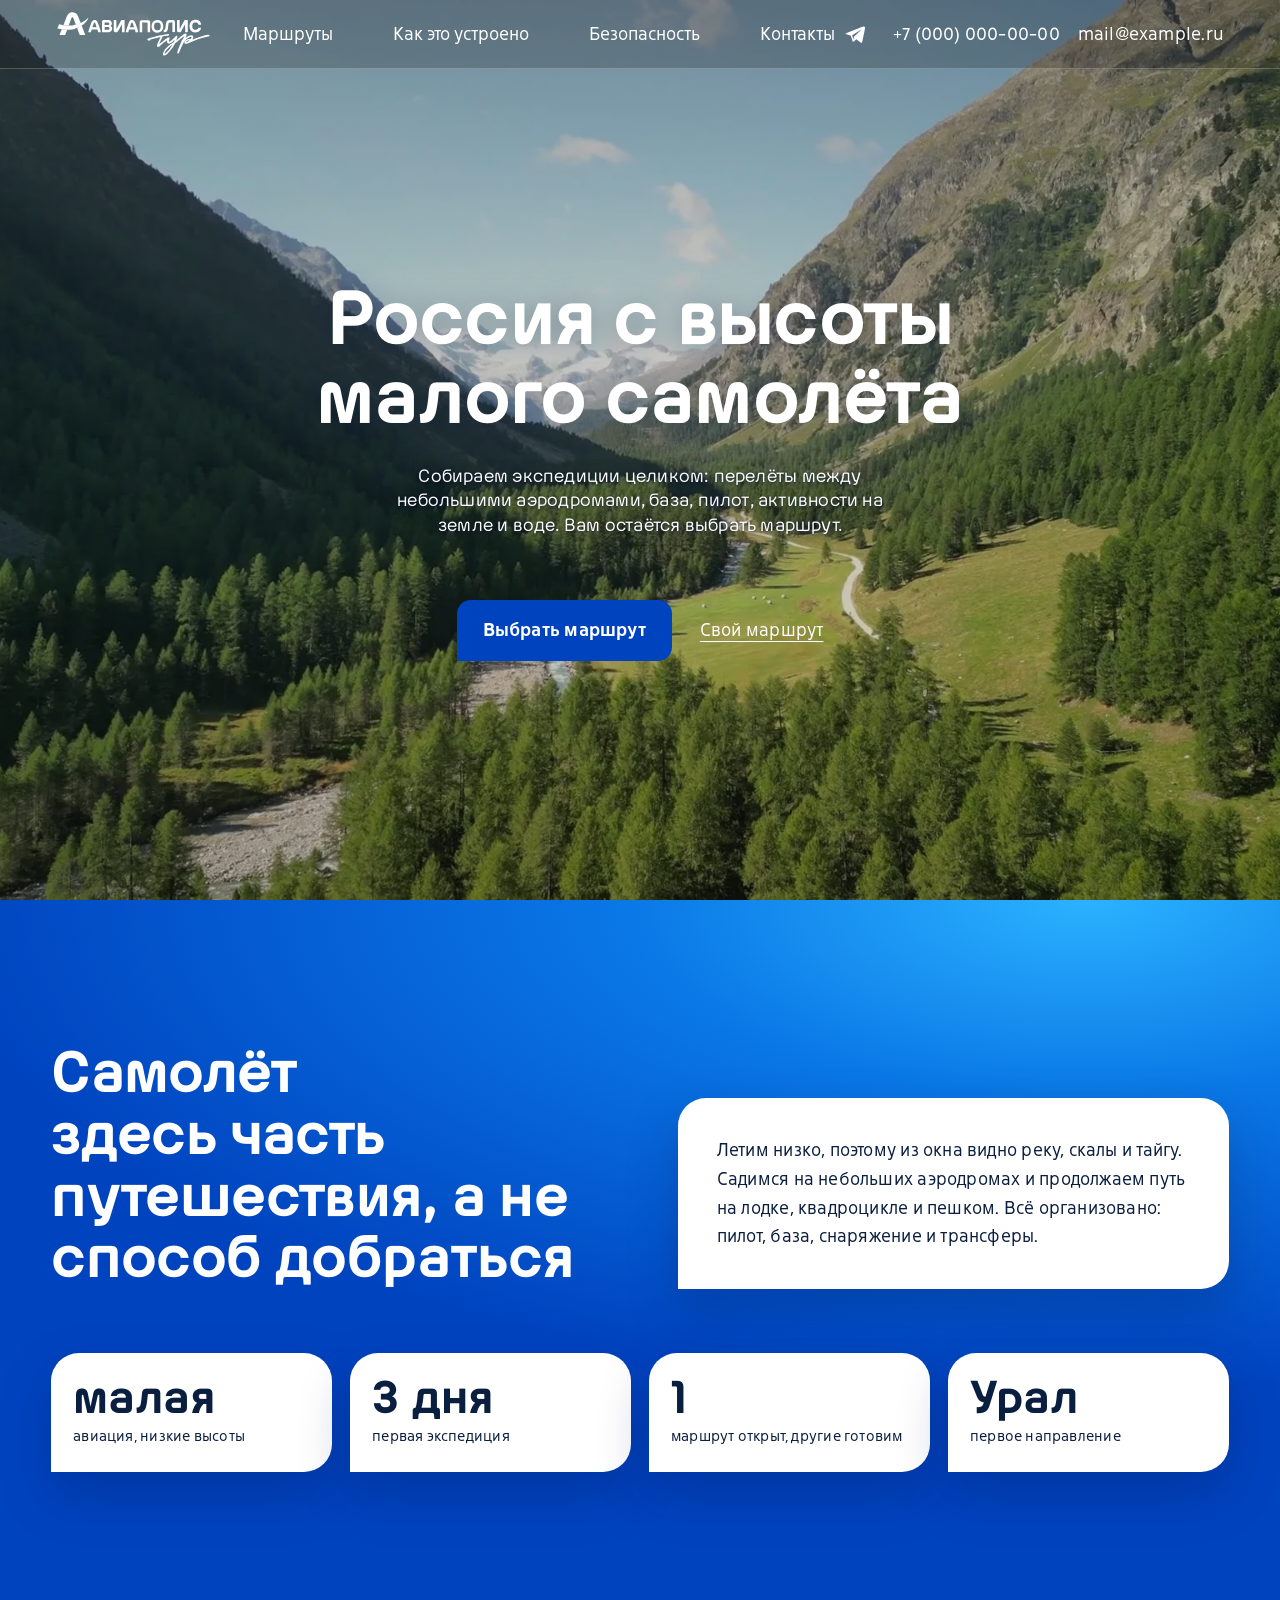
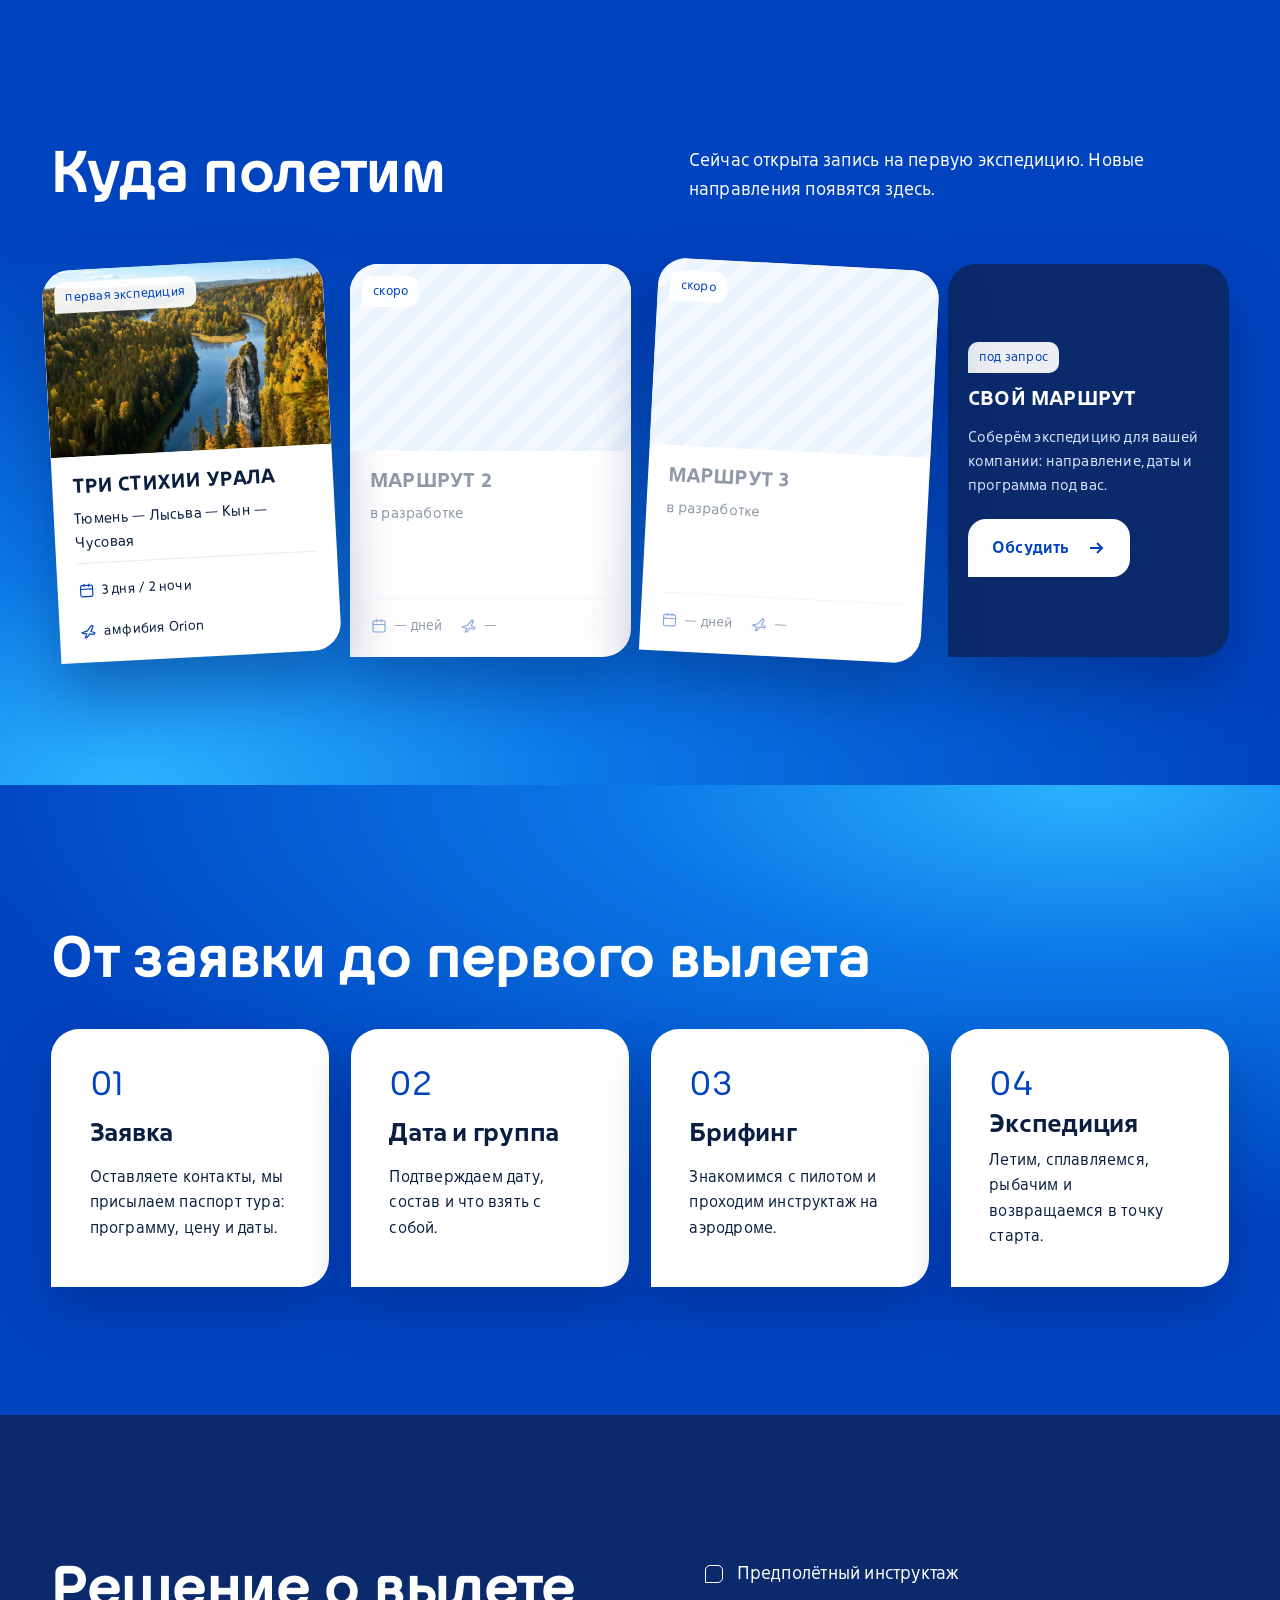
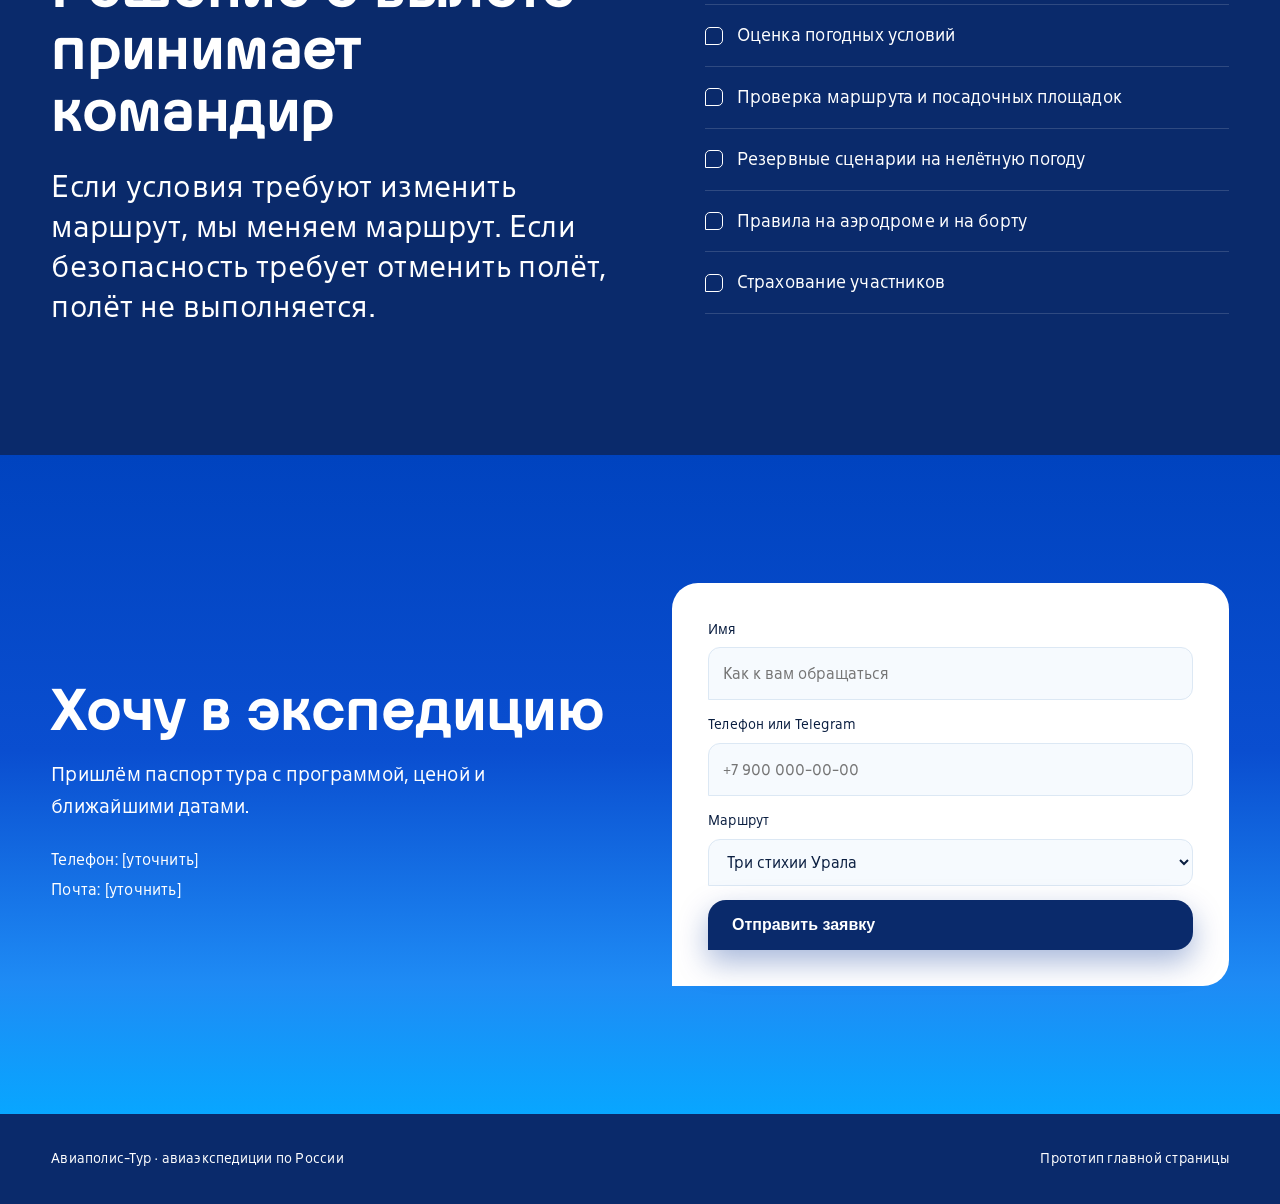
==== commit 4866dc5f: "Шапка: вернули прозрачную серую плашку Co-Authored-By: Claude Opus 5.5 <noreply@anthropic.com>" ====
--- a/index.html
+++ b/index.html
@@ -8,7 +8,7 @@
 </head>
 <body>
 <div class="head" id="head"><div class="head-in">
-  <a class="brand" href="#top" aria-label="Авиаполис-Тур"><img class="logo-tour" src="assets/img/logo-tour.svg" alt="Авиаполис-Тур"></a>
+  <a class="brand" href="#top" aria-label="Авиаполис-Тур"><img class="logo-tour" src="assets/img/logo-tour-white.svg" alt="Авиаполис-Тур"></a>
   <nav aria-label="Разделы"><a href="#routes">Маршруты</a><a href="#how">Как это устроено</a><a href="#safety">Безопасность</a><a href="#apply">Контакты</a></nav>
   <div class="head-cta">
     <a class="tg" href="https://t.me/" aria-label="Написать в Telegram"><svg viewBox="0 0 24 24"><path d="M21.5 3.6 2.9 10.8c-1.3.5-1.3 1.2-.2 1.6l4.8 1.5 1.8 5.6c.2.6.1.9.8.9.5 0 .7-.2 1-.5l2.3-2.2 4.8 3.5c.9.5 1.5.2 1.7-.8l3.1-14.7c.3-1.3-.5-1.9-1.5-1.4ZM8.9 13.4l9.3-5.9c.5-.3.9-.1.5.2l-7.9 7.2-.3 3.3-1.6-4.8Z"/></svg></a>
--- a/assets/css/home.css
+++ b/assets/css/home.css
@@ -324,3 +324,13 @@
 .head-in>.head-cta{grid-column:3!important;justify-self:end!important;align-self:center}
 .head-in{align-items:center!important}
 .head nav a,.head-contact{line-height:1!important}
+
+/* HEADER: светлая полупрозрачная плашка как у Альто */
+.head-in{background:rgba(255,255,255,.62)!important;backdrop-filter:blur(18px) saturate(1.3)!important;-webkit-backdrop-filter:blur(18px) saturate(1.3)!important;border-bottom:1px solid rgba(255,255,255,.5)!important;box-shadow:none!important}
+.head.scrolled .head-in{background:rgba(255,255,255,.82)!important;box-shadow:0 2px 16px rgba(19,19,19,.06)!important}
+
+/* HEADER: вернули прозрачную серую плашку с белым текстом */
+.head-in{background:rgba(19,19,19,.22)!important;backdrop-filter:none!important;-webkit-backdrop-filter:none!important;border-bottom:1px solid rgba(255,255,255,.22)!important;box-shadow:none!important}
+.head.scrolled .head-in{background:rgba(19,19,19,.55)!important;box-shadow:none!important}
+.head nav a,.head.scrolled nav a,.head-contact,.head .tg,.head.scrolled .tg,.head nav a:hover,.head-contact:hover{color:#fff!important}
+.head .tg svg{fill:#fff!important}
